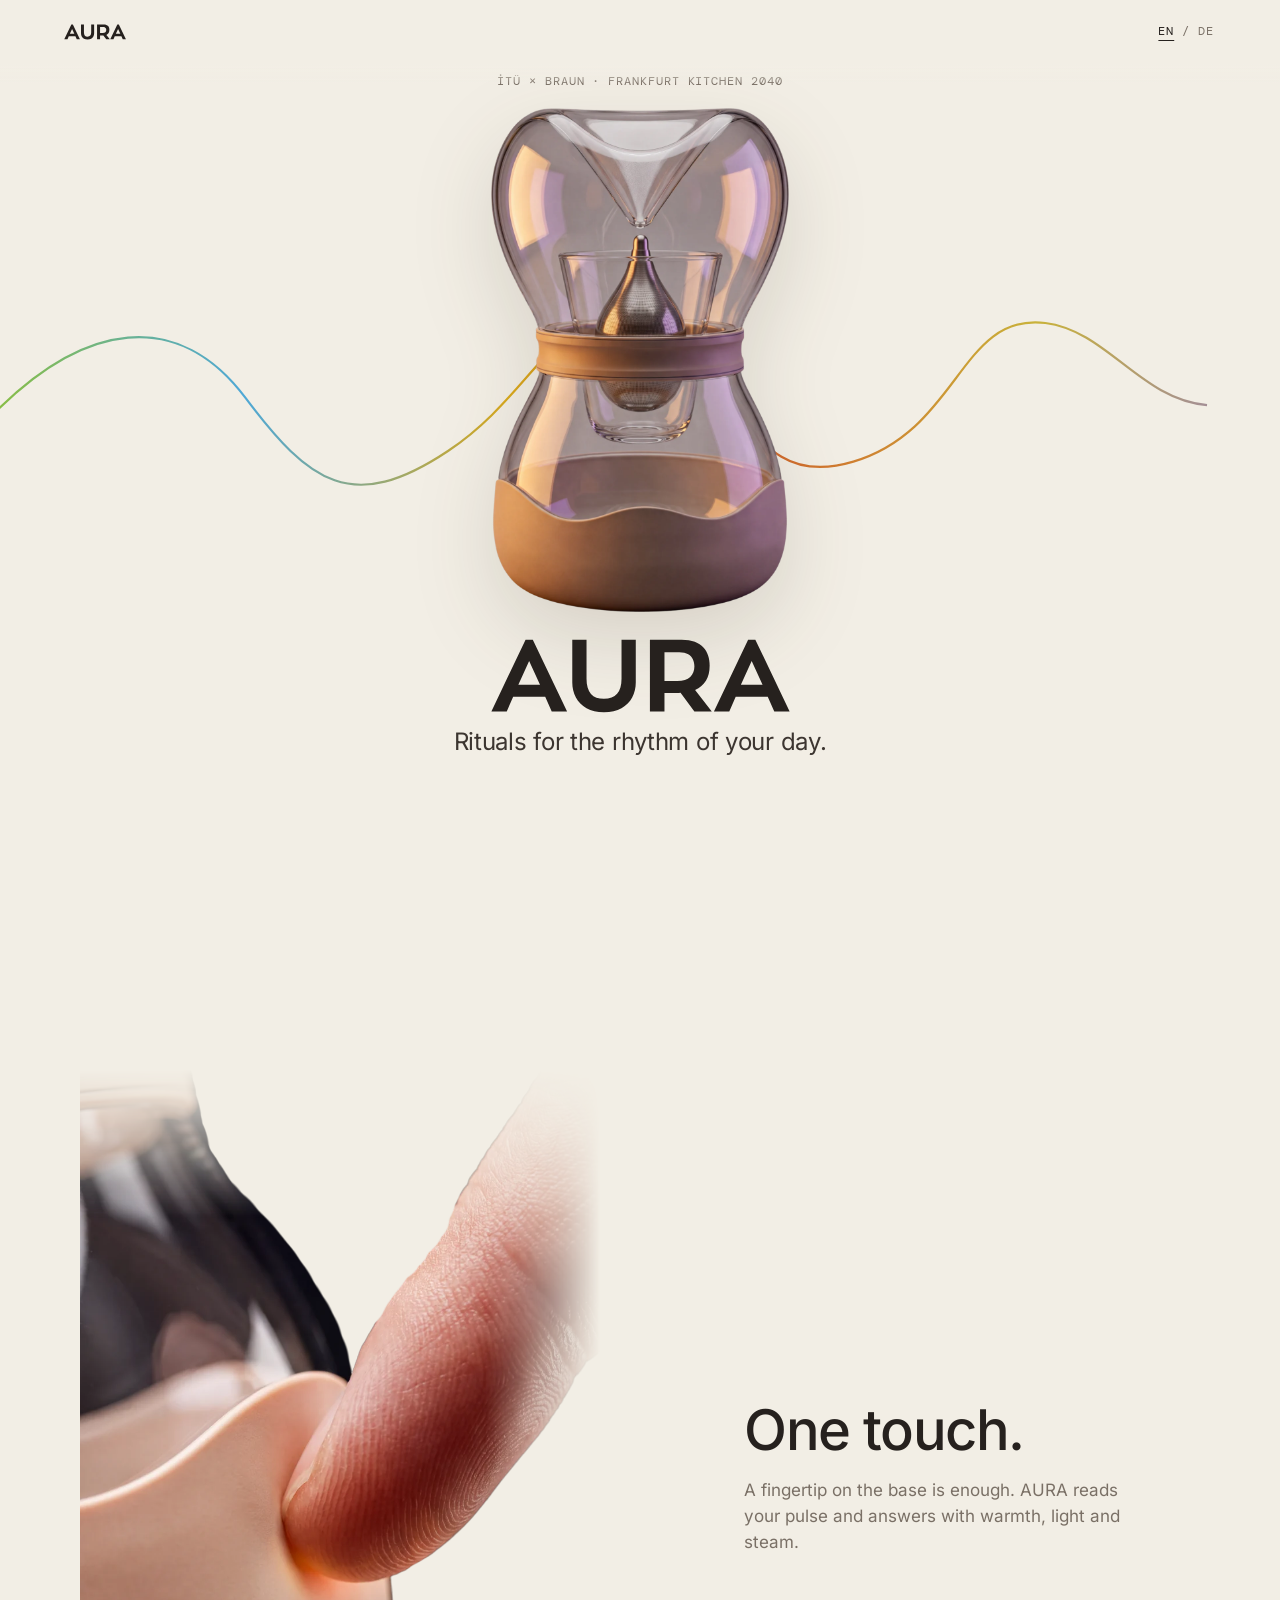
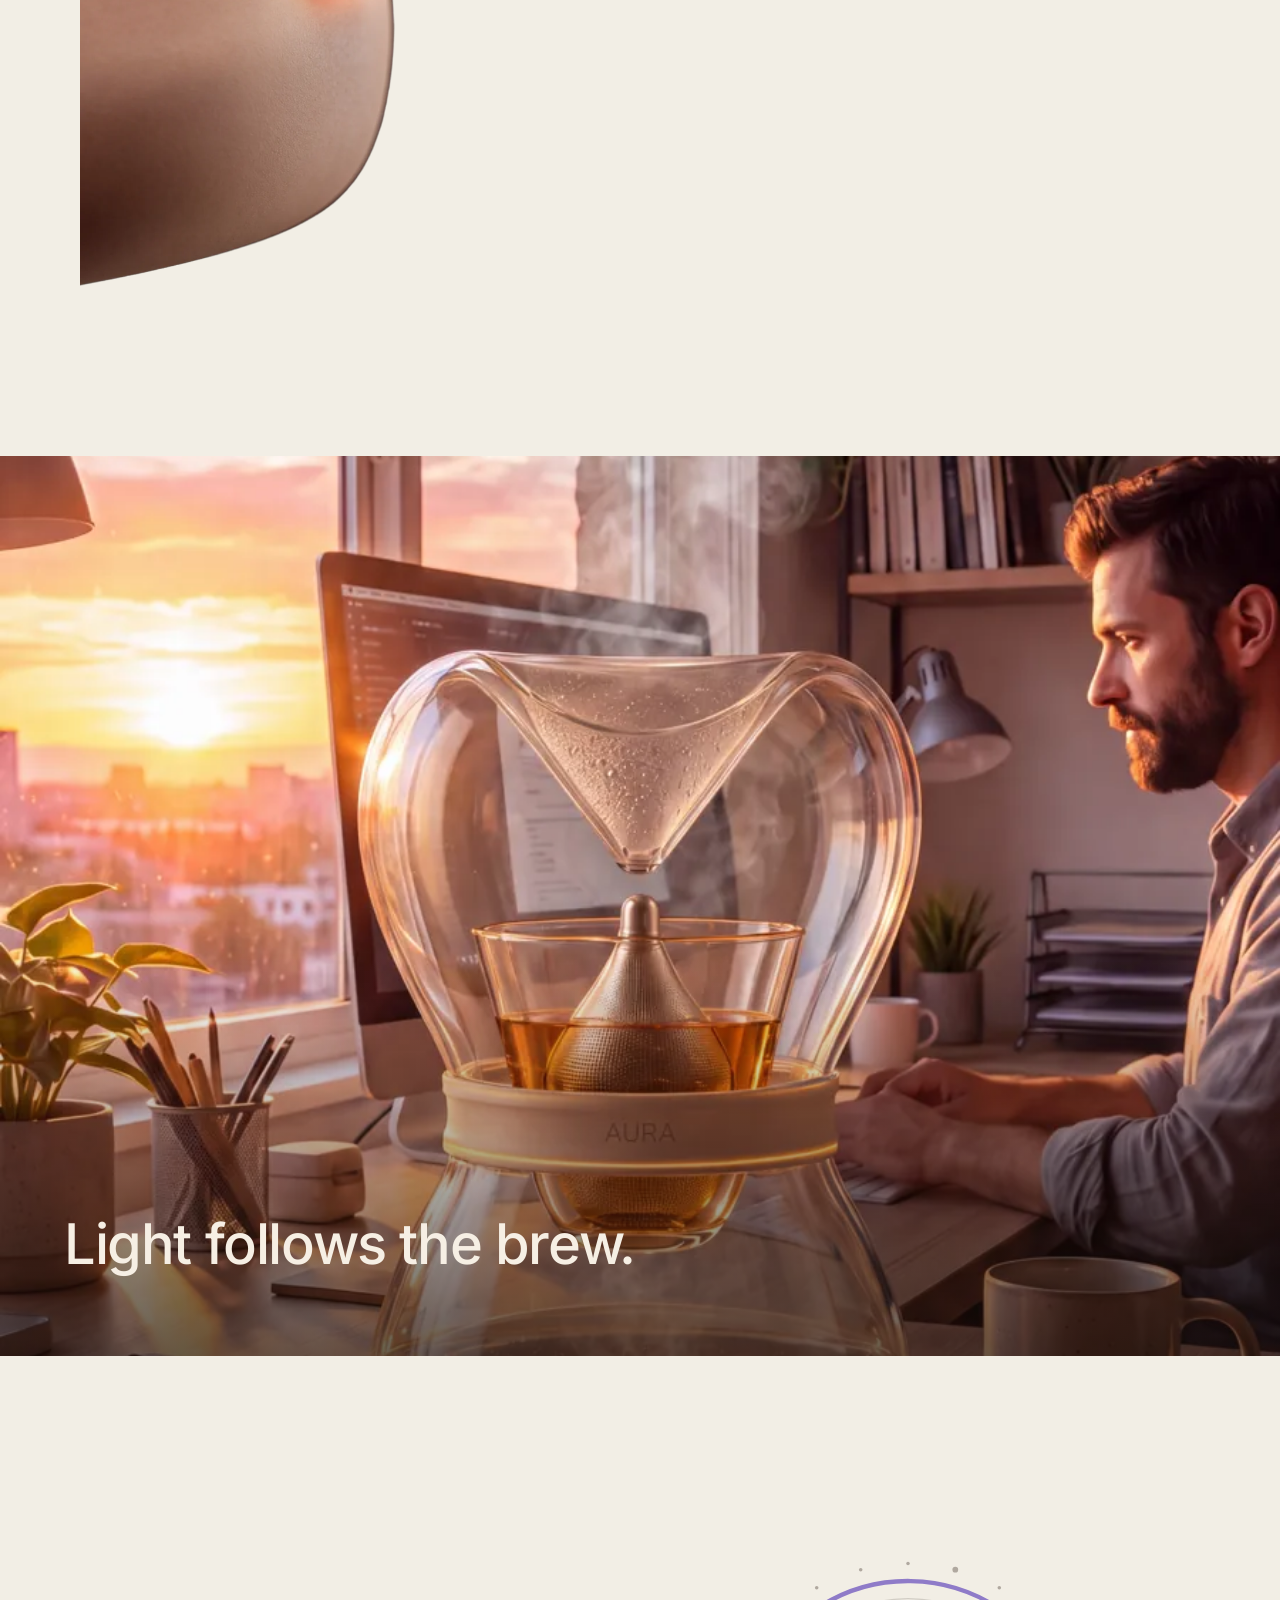
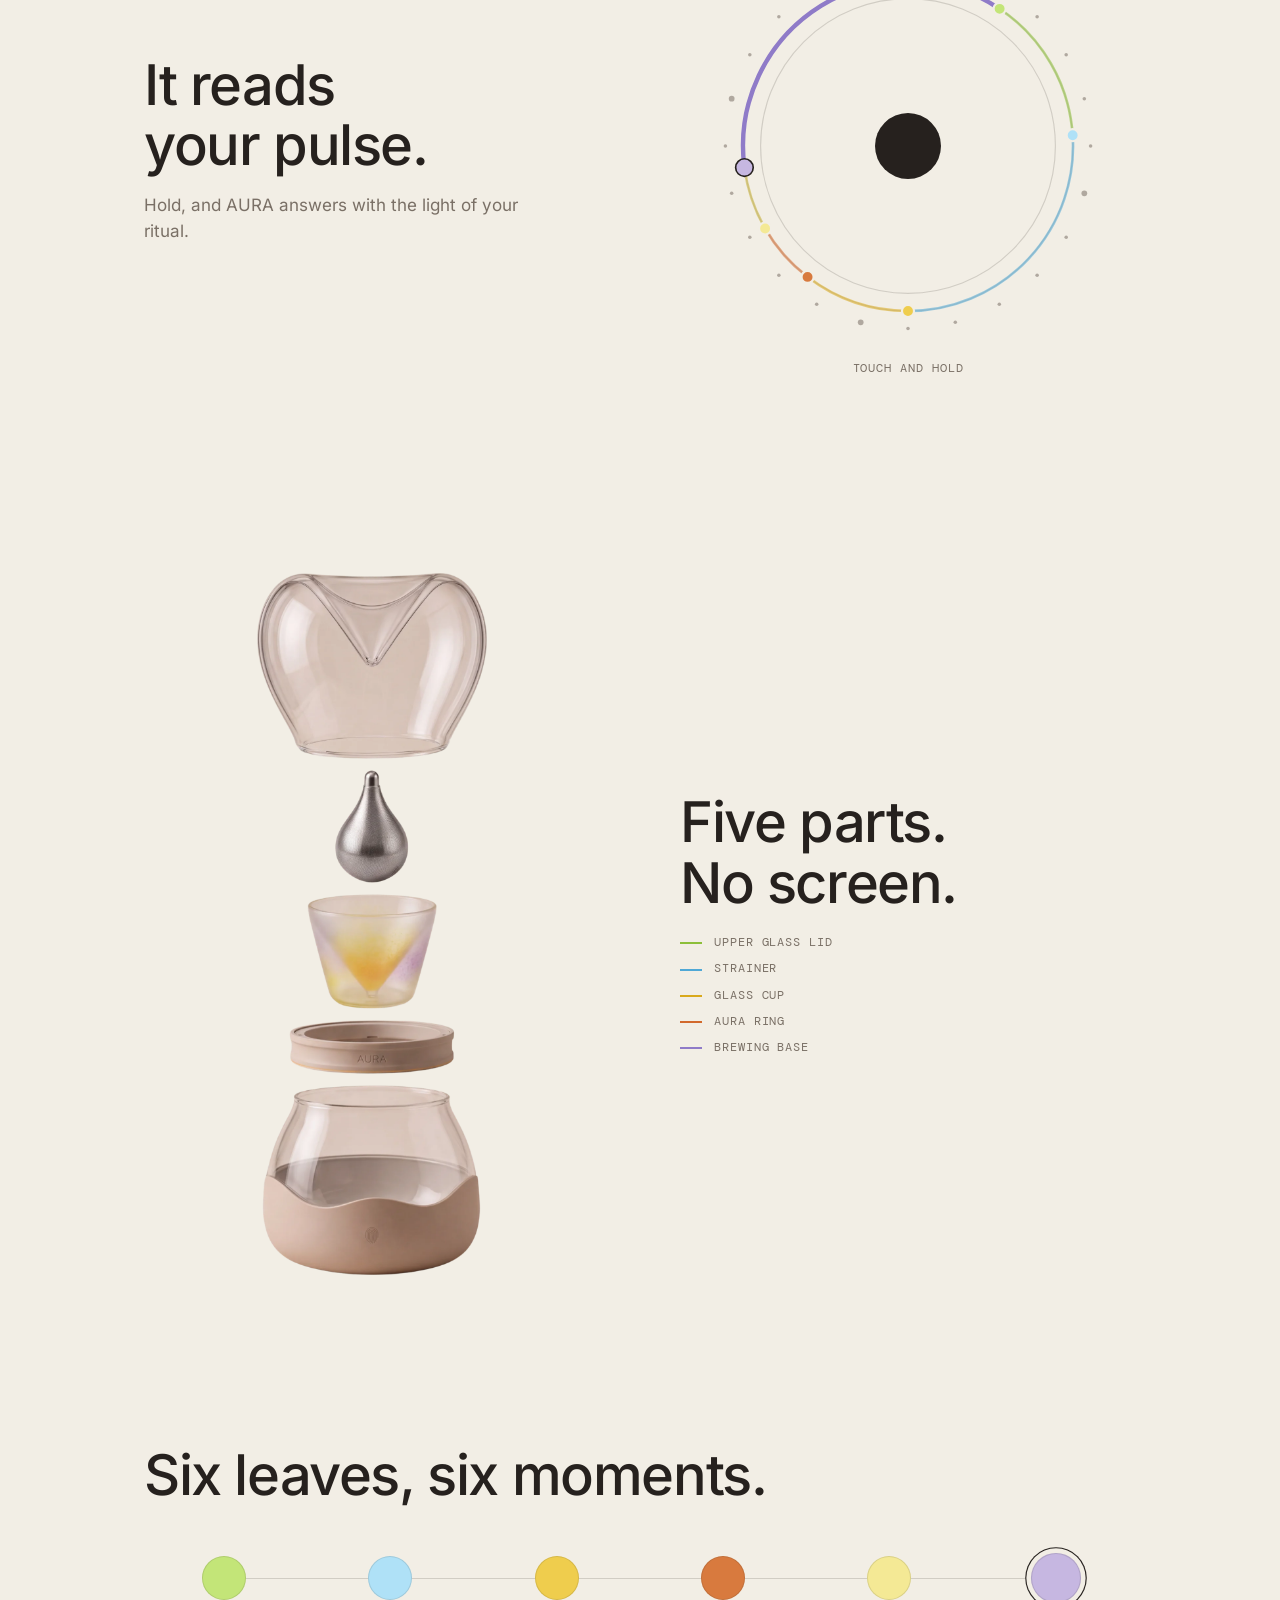
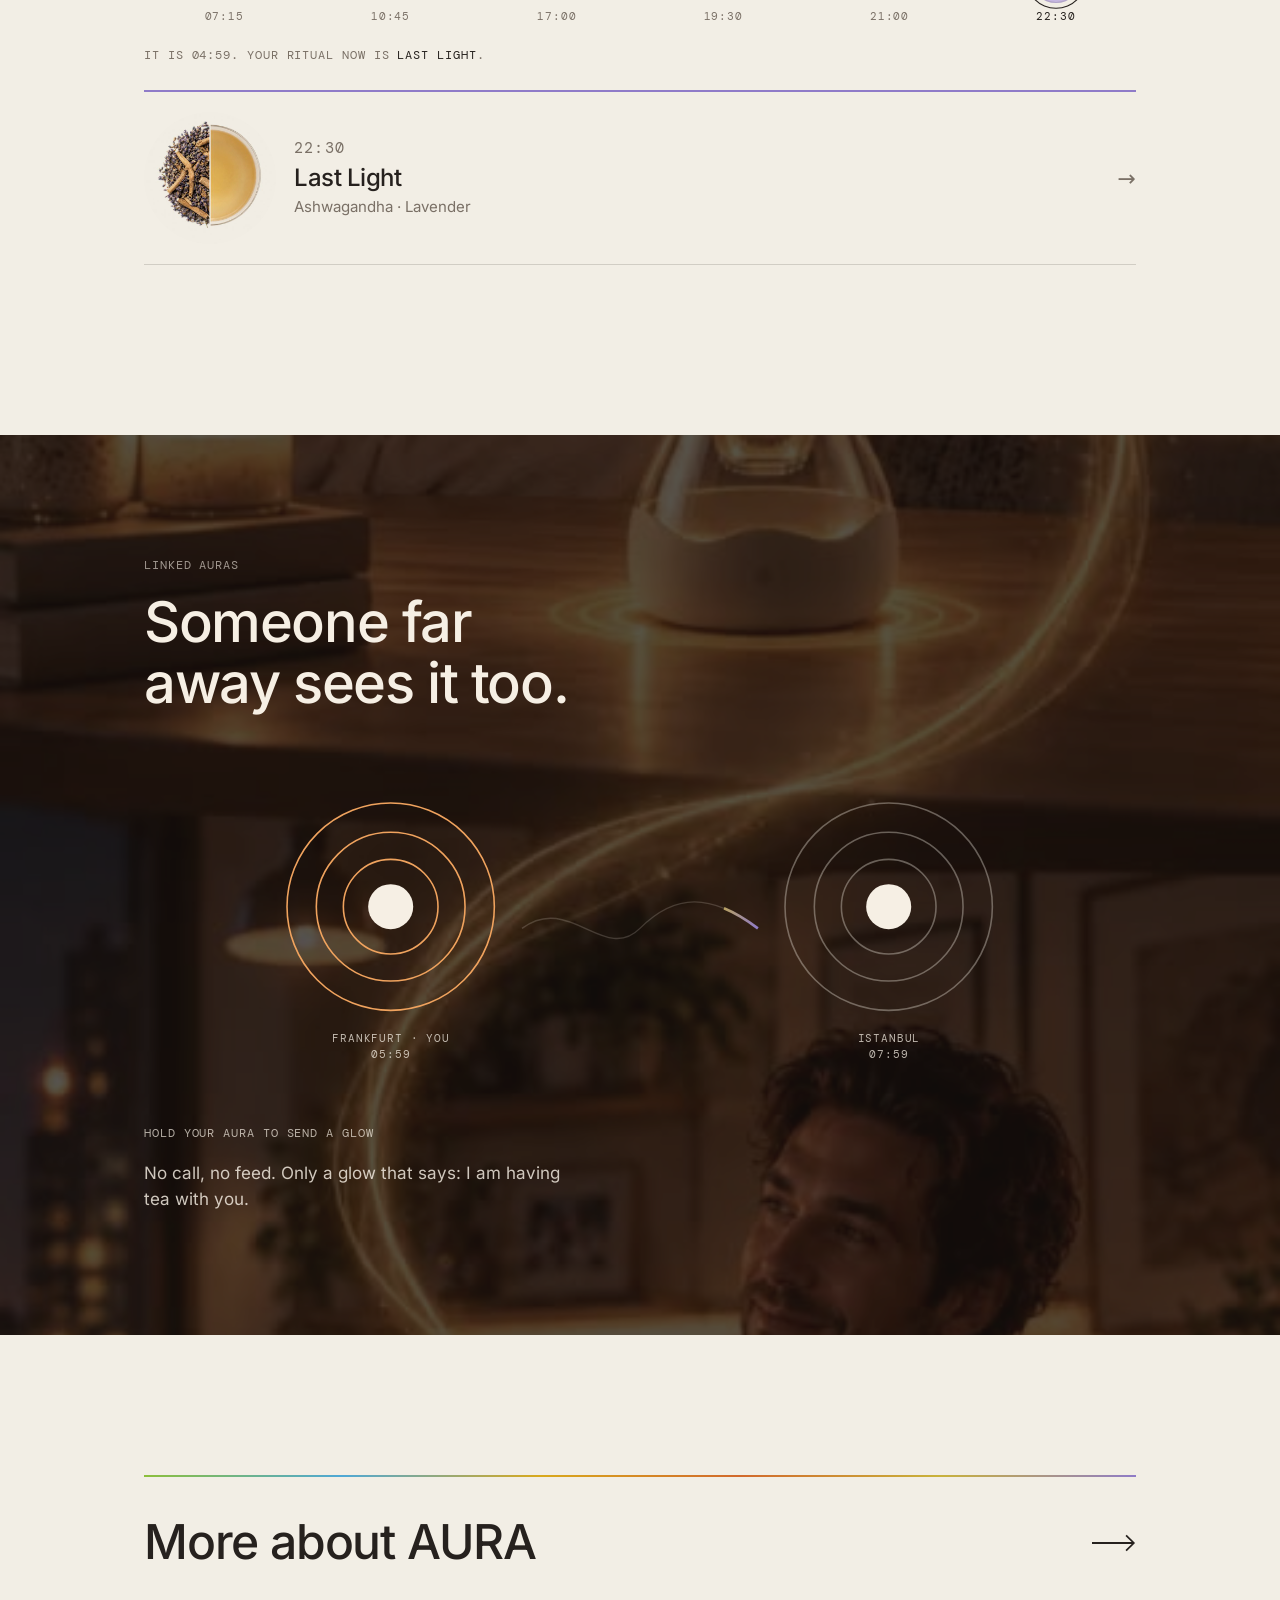
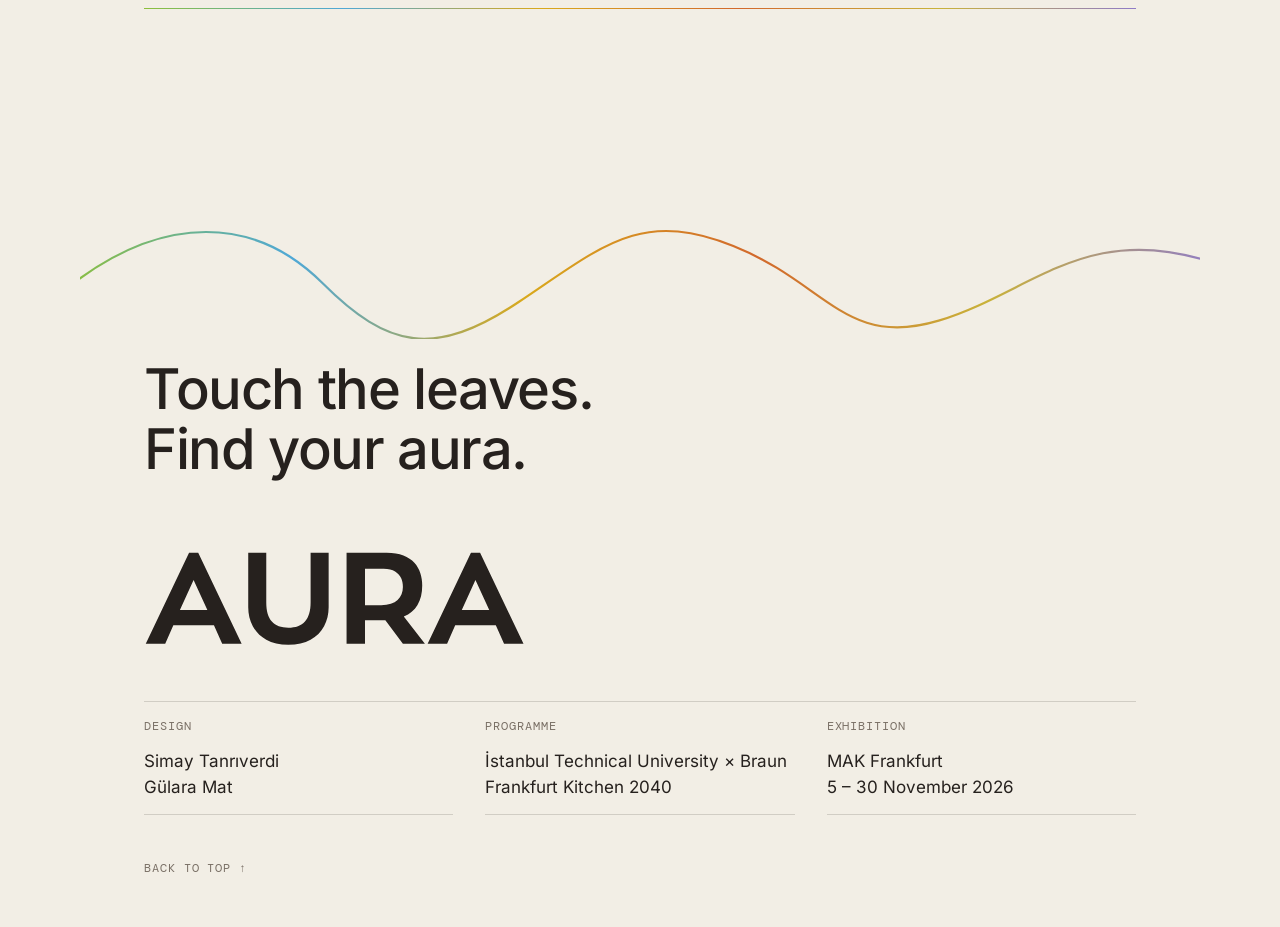
==== index.html @ 4a6c4ed6 "AURA concept site v2 (v7 spec): home + more, EN/DE Static two-page site for the MAK Frankfurt stand " ====
<!doctype html>
<html lang="en">
<head>
<meta charset="utf-8">
<meta name="viewport" content="width=device-width, initial-scale=1, viewport-fit=cover">
<title>AURA · Rituals for the rhythm of your day</title>
<meta name="description" content="AURA is a screenless ritual tea brewer for the kitchen of 2040. İTÜ × Braun, Frankfurt Kitchen 2040, MAK Frankfurt.">
<meta name="theme-color" content="#F2EEE5">
<meta property="og:title" content="AURA · Rituals for the rhythm of your day">
<meta property="og:description" content="A screenless ritual tea brewer for the kitchen of 2040. İTÜ × Braun · MAK Frankfurt.">
<meta property="og:image" content="img/og.jpg">
<link rel="preload" href="fonts/inter-latin-wght-normal.woff2" as="font" type="font/woff2" crossorigin>
<link rel="preload" href="img/aura_hero.webp" as="image">
<link rel="stylesheet" href="style.css">
<link rel="icon" href="img/favicon.svg" type="image/svg+xml">
</head>
<body class="page-home">
<svg width="0" height="0" style="position:absolute" aria-hidden="true">
  <defs>
    <linearGradient id="day" x1="0" y1="0" x2="1" y2="0">
      <stop offset="0" stop-color="#8DBF3A"/><stop offset=".2" stop-color="#4FA8D6"/><stop offset=".4" stop-color="#D9A91C"/>
      <stop offset=".6" stop-color="#D2692C"/><stop offset=".8" stop-color="#C9B23A"/><stop offset="1" stop-color="#8F7BC8"/>
    </linearGradient>
  </defs>
  <symbol id="wordmark" viewBox="144 290 1148 283"><path transform="translate(144.62 567.00)" d="M 210.65625 -55.6875 L 88 -55.6875 L 63.46875 0 L 4.671875 0 L 135.515625 -274.515625 L 163.15625 -274.515625 L 294.375 0 L 235.578125 0 Z M 107.859375 -102.015625 L 190.796875 -102.015625 L 149.140625 -192.75 Z M 107.859375 -102.015625"/><path transform="translate(432.77 567.00)" d="M 269.0625 -274.515625 L 269.0625 -110.203125 C 269.0625 -89.171875 264.453125 -70.085938 255.234375 -52.953125 C 246.023438 -35.816406 232.398438 -22.1875 214.359375 -12.0625 C 196.316406 -1.945312 173.925781 3.109375 147.1875 3.109375 C 120.707031 3.109375 98.507812 -1.945312 80.59375 -12.0625 C 62.6875 -22.1875 49.125 -35.816406 39.90625 -52.953125 C 30.695312 -70.085938 26.09375 -89.171875 26.09375 -110.203125 L 26.09375 -274.515625 L 80.609375 -274.515625 L 80.609375 -124.609375 C 80.609375 -98.648438 86.253906 -79.4375 97.546875 -66.96875 C 108.835938 -54.507812 125.382812 -48.28125 147.1875 -48.28125 C 192.09375 -48.28125 214.546875 -73.722656 214.546875 -124.609375 L 214.546875 -274.515625 Z M 269.0625 -274.515625"/><path transform="translate(727.53 567.00)" d="M 198.59375 0 L 145.625 -70.875 C 144.070312 -70.613281 142.382812 -70.484375 140.5625 -70.484375 C 138.75 -70.484375 136.9375 -70.484375 135.125 -70.484375 L 84.109375 -70.484375 L 84.109375 0 L 28.421875 0 L 28.421875 -274.515625 L 149.53125 -274.515625 C 169.519531 -274.515625 186.390625 -271.789062 200.140625 -266.34375 C 213.898438 -260.894531 224.929688 -253.5625 233.234375 -244.34375 C 241.546875 -235.125 247.582031 -224.609375 251.34375 -212.796875 C 255.113281 -200.984375 257 -188.585938 257 -175.609375 C 257 -151.992188 252.257812 -132.394531 242.78125 -116.8125 C 233.3125 -101.238281 219.488281 -89.554688 201.3125 -81.765625 L 265.171875 0 Z M 84.109375 -116.421875 L 133.171875 -116.421875 C 155.492188 -116.421875 171.976562 -121.546875 182.625 -131.796875 C 193.269531 -142.054688 198.59375 -155.234375 198.59375 -171.328125 C 198.59375 -180.929688 196.773438 -189.882812 193.140625 -198.1875 C 189.503906 -206.5 183.46875 -213.25 175.03125 -218.4375 C 166.59375 -223.632812 155.101562 -226.234375 140.5625 -226.234375 L 84.109375 -226.234375 Z M 84.109375 -116.421875"/><path transform="translate(996.21 567.00)" d="M 210.65625 -55.6875 L 88 -55.6875 L 63.46875 0 L 4.671875 0 L 135.515625 -274.515625 L 163.15625 -274.515625 L 294.375 0 L 235.578125 0 Z M 107.859375 -102.015625 L 190.796875 -102.015625 L 149.140625 -192.75 Z M 107.859375 -102.015625"/></symbol>
</svg>


<header class="bar on">
  <a href="#top" class="bar__mark" aria-label="AURA"><svg><use href="#wordmark"/></svg></a>
  <div class="lang mono" role="group" aria-label="Language">
    <button type="button" data-lang="en" aria-pressed="true">EN</button><span aria-hidden="true">/</span><button type="button" data-lang="de" aria-pressed="false">DE</button>
  </div>
</header>

<main id="top">

  <section class="hero">
    <p class="mono hero__kicker" data-i18n="kicker">İTÜ × Braun · Frankfurt Kitchen 2040</p>
    <svg class="wave wave--hero" viewBox="0 0 1200 260" preserveAspectRatio="xMidYMid slice" aria-hidden="true">
      <path pathLength="1" d="M-20 170 C 80 60, 170 60, 230 140 S 330 250, 420 190 S 520 40, 610 80 S 700 230, 800 200 S 900 60, 980 70 S 1090 200, 1220 120"/>
    </svg>
    <img class="hero__product" src="img/aura_hero.webp" width="900" height="1526" alt="AURA, a glass hourglass-shaped tea brewer with a warm ring and base.">
    <div class="hero__text">
      <h1 class="hero__mark"><svg role="img" aria-label="AURA"><use href="#wordmark"/></svg></h1>
      <p class="hero__line" data-i18n="tagline">Rituals for the rhythm of your day.</p>
    </div>
  </section>



  <section class="panel panel--touch">
    <img class="touch reveal" src="img/aura_touch.webp" width="900" height="1412" loading="lazy" alt="A fingertip touching the base of AURA.">
    <div class="panel__text">
      <h2 class="statement reveal" data-i18n="l.touch">One touch.</h2>
      <p class="quiet reveal" data-i18n="l.touch.sub">A fingertip on the base is enough. AURA reads your pulse and answers with warmth, light and steam.</p>
    </div>
  </section>

  <section class="film film--photo">
    <img src="img/scene_desk_ring.webp" width="900" height="1613" loading="lazy" alt="AURA brewing on a desk at sunset, its light ring projected onto the table.">
    <p class="film__line" data-i18n="l.light">Light follows the brew.</p>
  </section>

  <section class="panel panel--halo" id="light">
    <div class="panel__text">
      <h2 class="statement reveal" data-i18n="l.halo.title">It reads your pulse.</h2>
      <p class="quiet reveal" data-i18n="l.halo.sub">Hold, and AURA answers with the light of your ritual.</p>
    </div>
    <button class="ring reveal" type="button" data-ring aria-label="Touch and hold">
      <svg aria-hidden="true"></svg>
      <span class="mono ring__hint" data-i18n="h.hold">Touch and hold</span>
      <span class="ring__done"><span class="mono" data-i18n="l.halo.done">Your ritual now</span><b class="ring__name"></b></span>
    </button>
  </section>

  <section class="panel panel--parts">
    <img class="reveal" src="img/aura_parts.webp" width="689" height="2100" loading="lazy" alt="AURA taken apart: glass dome, strainer, glass cup, AURA Ring and brewing base.">
    <div class="panel__text">
      <h2 class="statement reveal" data-i18n="l.parts">Five parts. No screen.</h2>
      <ol class="mono partlist reveal">
        <li data-i18n="part.1">Upper glass lid</li><li data-i18n="part.2">Strainer</li><li data-i18n="part.3">Glass cup</li><li data-i18n="part.4">AURA Ring</li><li data-i18n="part.5">Brewing base</li>
      </ol>
    </div>
  </section>



  <section class="panel panel--rituals" id="rituals">
    <h2 class="statement reveal" data-i18n="l.rituals">Six leaves, six moments.</h2>
    <div class="day reveal" role="tablist" aria-label="Rituals of the day"></div>
    <p class="mono now"></p>
    <a class="ritual-mini" href="more.html#rituals"></a>
  </section>

  <section class="linked" data-video id="linked">
    <video src="video/together.mp4" poster="img/poster_together.jpg" muted playsinline loop preload="none" aria-hidden="true"></video>
    <div class="linked__in">
      <p class="mono linked__idx">Linked Auras</p>
      <h2 class="statement" data-i18n="l.linked.title">Someone far away sees it too.</h2>
      <div class="pair2">
        <button class="pair2__me" type="button" data-link aria-label="Hold to send your glow">
          <svg viewBox="0 0 200 200" aria-hidden="true"><circle class="p-r" cx="100" cy="100" r="92"/><circle class="p-r" cx="100" cy="100" r="66"/><circle class="p-r" cx="100" cy="100" r="42"/><circle class="p-core" cx="100" cy="100" r="20"/></svg>
          <span class="mono" data-tz="Europe/Berlin" data-i18n="city.fra.you">Frankfurt · you</span>
        </button>
        <svg class="pair2__line" viewBox="0 0 200 60" preserveAspectRatio="none" aria-hidden="true">
          <path class="p-track" d="M0 30 C 40 0, 70 60, 100 30 S 160 0, 200 30"/>
          <path class="p-flow" pathLength="1" d="M0 30 C 40 0, 70 60, 100 30 S 160 0, 200 30"/>
        </svg>
        <div class="pair2__far">
          <svg viewBox="0 0 200 200" aria-hidden="true"><circle class="p-r" cx="100" cy="100" r="92"/><circle class="p-r" cx="100" cy="100" r="66"/><circle class="p-r" cx="100" cy="100" r="42"/><circle class="p-core" cx="100" cy="100" r="20"/></svg>
          <span class="mono" data-tz="Europe/Istanbul" data-i18n="city.ist">Istanbul</span>
        </div>
      </div>
      <p class="mono linked__hint" data-i18n="l.linked.hint">Hold your Aura to send a glow</p>
      <p class="linked__sub" data-i18n="l.linked.sub">No call, no feed. Only a glow that says: I'm having tea with you.</p>
    </div>
  </section>

  <section class="cta">
    <a class="cta__link" href="more.html"><span data-i18n="more">More about AURA</span><svg viewBox="0 0 40 16" aria-hidden="true"><path d="M0 8h38M31 1l7 7-7 7"/></svg></a>
  </section>

</main>

<footer class="end" id="end">
  <svg class="wave wave--end" viewBox="0 0 1200 200" preserveAspectRatio="xMidYMid slice" aria-hidden="true">
    <path pathLength="1" d="M-20 120 C 90 30, 190 40, 260 110 S 380 190, 470 130 S 600 30, 700 70 S 820 180, 920 150 S 1080 40, 1220 90"/>
  </svg>
  <p class="end__line" data-i18n="end.line">Touch the leaves.<br>Find your aura.</p>
  <svg class="end__mark" role="img" aria-label="AURA"><use href="#wordmark"/></svg>
  <dl class="credits">
    <div><dt class="mono" data-i18n="c.design">Design</dt><dd>Simay Tanrıverdi<br>Gülara Mat</dd></div>
    <div><dt class="mono" data-i18n="c.programme">Programme</dt><dd data-i18n="c.programme.v">İstanbul Technical University × Braun<br>Frankfurt Kitchen 2040</dd></div>
    <div><dt class="mono" data-i18n="c.exhibition">Exhibition</dt><dd data-i18n="c.exhibition.v">MAK Frankfurt<br>5 – 30 November 2026</dd></div>
  </dl>
  <a class="mono end__top" href="#top" data-i18n="top">Back to top ↑</a>
</footer>

<script src="i18n.js" defer></script>
<script src="halo.js" defer></script>
<script src="main.js" defer></script>
</body>
</html>
---- style.css ----
/* AURA · Frankfurt Kitchen 2040 — paper, ink, one line. */

@font-face{font-family:"Inter";src:url(fonts/inter-latin-wght-normal.woff2) format("woff2");font-weight:100 900;font-display:swap;unicode-range:U+0000-00FF,U+0131,U+0152-0153,U+02BB-02BC,U+02C6,U+02DA,U+02DC,U+2000-206F,U+2074,U+20AC,U+2122,U+2191,U+2193,U+2212,U+2215,U+FEFF,U+FFFD}
@font-face{font-family:"Inter";src:url(fonts/inter-latin-ext-wght-normal.woff2) format("woff2");font-weight:100 900;font-display:swap;unicode-range:U+0100-02AF,U+0304,U+0308,U+0329,U+1E00-1E9F,U+1EF2-1EFF,U+2020,U+20A0-20AB,U+20AD-20C0,U+2113,U+2C60-2C7F,U+A720-A7FF}
@font-face{font-family:"DM Mono";src:url(fonts/dm-mono-latin-400-normal.woff2) format("woff2");font-weight:400;font-display:swap;unicode-range:U+0000-00FF,U+0131,U+2000-206F,U+2191,U+2193,U+2212}
@font-face{font-family:"DM Mono";src:url(fonts/dm-mono-latin-ext-400-normal.woff2) format("woff2");font-weight:400;font-display:swap;unicode-range:U+0100-02AF,U+1E00-1EFF}

:root{
  --paper:#F2EEE5;
  --paper-2:#EAE4D8;
  --ink:#26211E;
  --mute:#7A7066;
  --line:rgba(38,33,30,.16);
  --kraft:#C2945F;
  --warm:#D98A4A;
  --pad:clamp(22px,6vw,64px);
  --max:1120px;
  --ease:cubic-bezier(.22,.61,.36,1);
  --sans:"Inter",system-ui,-apple-system,"Segoe UI",Helvetica,Arial,sans-serif;
  --mono:"DM Mono",ui-monospace,Menlo,monospace;
}

*{box-sizing:border-box;margin:0;padding:0}
html{scroll-behavior:smooth;-webkit-text-size-adjust:100%}
body{background:var(--paper);color:var(--ink);font-family:var(--sans);font-size:17px;line-height:1.55;font-feature-settings:"ss01","cv11";-webkit-font-smoothing:antialiased;overflow-x:hidden}
img{display:block;max-width:100%;height:auto}
a{color:inherit}
button{font:inherit;color:inherit;background:none;border:0;cursor:pointer;-webkit-tap-highlight-color:transparent}
::selection{background:var(--kraft);color:var(--paper)}

.mono{font-family:var(--mono);font-size:11.5px;letter-spacing:.08em;text-transform:uppercase;line-height:1.4}

/* ---------- top bar ---------- */
.bar{position:fixed;inset:0 0 auto 0;z-index:20;display:flex;justify-content:space-between;align-items:center;
  padding:calc(14px + env(safe-area-inset-top)) var(--pad) 14px;
  background:var(--paper);pointer-events:none;
  opacity:0;transform:translateY(-8px);transition:opacity .5s var(--ease),transform .5s var(--ease),background-color .4s}
.bar::after{content:"";position:absolute;left:0;right:0;top:100%;height:20px;background:linear-gradient(var(--paper),rgba(242,238,229,0));transition:opacity .4s}
.bar-dark .bar{background:#16110E}
.bar-dark .bar::after{background:linear-gradient(#16110E,rgba(22,17,14,0))}
.bar-dark .bar__mark svg,.bar-dark .bar__back svg{fill:#F6EFE4}
.bar-dark .lang,.bar-dark .lang button{color:rgba(246,239,228,.6)}
.bar-dark .lang button[aria-pressed="true"]{color:#F6EFE4}
.bar.on{opacity:1;transform:none}
.bar a{pointer-events:auto}
.bar__mark svg{width:62px;height:16px;fill:var(--ink);display:block}
.bar__meta{color:var(--mute)}

/* ---------- hero ---------- */
.hero{position:relative;min-height:100svh;display:flex;flex-direction:column;justify-content:center;padding:0 var(--pad);overflow:hidden}
.hero__inner{max-width:var(--max);margin:0 auto;width:100%;position:relative;z-index:1;padding-bottom:12vh}
.hero__kicker{color:var(--mute);margin-bottom:22px}
.hero__mark{line-height:0}
.hero__mark svg{width:min(78vw,620px);aspect-ratio:1148/283;fill:var(--ink)}
.hero__line{margin-top:26px;font-size:clamp(21px,5.6vw,30px);line-height:1.25;letter-spacing:-.012em;max-width:16em}
.hero__cue{position:absolute;left:var(--pad);bottom:calc(26px + env(safe-area-inset-bottom));display:flex;align-items:center;gap:12px;text-decoration:none;color:var(--mute)}
.hero__cue i{display:block;width:44px;height:1px;background:var(--ink);transform-origin:left;animation:cue 2.4s var(--ease) infinite}
@keyframes cue{0%{transform:scaleX(0)}60%{transform:scaleX(1);opacity:1}100%{transform:scaleX(1);opacity:0}}

.wave{position:absolute;left:0;width:100%;pointer-events:none}
.wave path{fill:none;stroke:url(#day);stroke-width:2.2;vector-effect:non-scaling-stroke;stroke-dasharray:1;stroke-dashoffset:1}
.wave--hero{bottom:9vh;height:30vh}
.loaded .wave--hero path{animation:draw 3.2s .3s var(--ease) forwards}
@keyframes draw{to{stroke-dashoffset:0}}

/* hero entrance */
.hero__kicker,.hero__mark,.hero__line{opacity:0;transform:translateY(14px)}
.loaded .hero__kicker,.loaded .hero__mark,.loaded .hero__line{opacity:1;transform:none;transition:opacity 1s var(--ease),transform 1s var(--ease)}
.loaded .hero__mark{transition-delay:.12s}
.loaded .hero__line{transition-delay:.28s}

/* ---------- sections ---------- */
.sec{max-width:var(--max);margin:0 auto;padding:clamp(88px,16vw,160px) var(--pad) 0}
.idx{color:var(--mute);padding-top:16px;margin-bottom:28px;position:relative}
.idx::before{content:"";position:absolute;left:0;top:0;width:100%;height:2px;background:linear-gradient(90deg,#8DBF3A,#4FA8D6,#D9A91C,#D2692C,#C9B23A,#8F7BC8);opacity:.85}
.display{font-size:clamp(29px,7.6vw,56px);line-height:1.08;letter-spacing:-.025em;font-weight:500;max-width:17em;text-wrap:balance}
.lead{font-size:clamp(17px,4.4vw,20px);line-height:1.55;color:#3c3530;max-width:33em;margin-top:26px}
.cols{display:grid;gap:0 48px}
@media (min-width:820px){.cols{grid-template-columns:1fr 1fr}}

.reveal{opacity:0;transform:translateY(18px);transition:opacity .9s var(--ease),transform .9s var(--ease)}
.reveal.in{opacity:1;transform:none}

/* ---------- drawing ---------- */
.drawing{position:relative;aspect-ratio:760/1259;width:100%}
.drawing img{width:100%;height:100%}
.drawing__over{position:absolute;inset:0;width:100%;height:100%;overflow:visible}
.dim line{stroke:var(--mute);stroke-width:2}
.tag circle{fill:var(--paper);stroke:var(--ink);stroke-width:2.5}
.tag text{font-family:var(--mono);font-size:30px;text-anchor:middle;fill:var(--ink)}

/* ---------- object ---------- */
.object{display:grid;gap:44px;margin-top:48px;align-items:start}
.object__fig{max-width:340px;width:78%;margin:0 auto}
.object__fig figcaption{color:var(--mute);text-align:center;margin-top:16px}
.parts{list-style:none;border-top:1px solid var(--line)}
.parts li{display:grid;grid-template-columns:34px 1fr;gap:10px;padding:18px 0;border-bottom:1px solid var(--line)}
.parts li>.mono{padding-top:4px;color:var(--mute)}
.parts h3{font-size:17px;font-weight:550;letter-spacing:-.005em}
.parts p{color:var(--mute);font-size:15.5px;margin-top:2px}
@media (min-width:820px){.object{grid-template-columns:1fr 1fr;gap:80px}.object__fig{width:100%;max-width:380px}}

/* ---------- brew (sticky drawing, scrolling steps) ---------- */
.brew__grid{position:relative;margin-top:36px}
.brew__stage{position:sticky;top:64px;height:calc(100svh - 64px);display:flex;align-items:flex-start;justify-content:center;padding-top:2vh;z-index:0;pointer-events:none}
.drawing--brew{height:min(56svh,620px);width:auto;aspect-ratio:900/1518}
.steps{list-style:none;position:relative;z-index:1;margin-top:calc(-100svh + 64px)}
.step{min-height:62svh;display:flex;flex-direction:column;justify-content:flex-end;padding-bottom:8svh;opacity:var(--o,0);will-change:opacity}
.step:first-child{min-height:100svh}
.step .mono{color:var(--sc,var(--mute))}
.step p{font-size:clamp(21px,5.6vw,30px);line-height:1.22;letter-spacing:-.015em;max-width:15em;margin-top:8px}
.step:last-child{min-height:70svh}
.steps{padding-bottom:30svh}

.fx{transition:opacity .9s var(--ease)}
.fx--heat,.fx--steam,.fx--beads,.fx--drop{opacity:0}
.fx--steam path{fill:none;stroke:#fff;stroke-width:9;stroke-linecap:round;stroke-dasharray:.28 .72;stroke-dashoffset:1}
.fx--beads .cone{fill:none;stroke:rgba(255,255,255,.55);stroke-width:3;stroke-linecap:round}
.fx--beads circle{fill:#fff;stroke:rgba(38,33,30,.35);stroke-width:1.5;transform-box:fill-box;transform-origin:center}
.fx--beads .wall circle{opacity:0}
.drop{fill:#D2692C;stroke:rgba(255,255,255,.7);stroke-width:2}
.tea{opacity:0;transition:opacity 1.6s var(--ease)}

[data-step="1"] .fx--heat{opacity:1;animation:breathe 3s ease-in-out infinite}
[data-step="2"] .fx--heat{opacity:.6}
[data-step="2"] .fx--steam{opacity:1}
[data-step="2"] .fx--steam path{animation:rise 2.6s linear infinite}
[data-step="2"] .fx--steam path:nth-child(2){animation-delay:-1.2s}
[data-step="3"] .fx--steam{opacity:.35}
[data-step="3"] .fx--steam path{animation:rise 3.4s linear infinite}
[data-step="3"] .fx--beads{opacity:1}
[data-step="3"] .fx--beads .wall circle{animation:bead 2.4s var(--ease) infinite}
[data-step="3"] .fx--beads .wall circle:nth-child(odd){animation-delay:.6s}
[data-step="3"] .fx--beads .wall circle:nth-child(3n){animation-delay:1.2s}
[data-step="3"] .fx--beads .tip{animation:swell 1.2s var(--ease) infinite}
@keyframes swell{0%,100%{transform:scale(.6);opacity:.6}70%{transform:scale(1.15);opacity:1}}
[data-step="4"] .fx--drop{opacity:1}
[data-step="4"] .drop{animation:fall 1.8s cubic-bezier(.55,0,1,.45) infinite}
[data-step="4"] .drop--low{animation:fallLow 1.8s cubic-bezier(.55,0,1,.45) .9s infinite;opacity:0}
[data-step="4"] .tea{opacity:1}
@keyframes fallLow{0%{transform:translateY(0);opacity:0}15%{opacity:1}80%{opacity:1}100%{transform:translateY(52px);opacity:0}}
@keyframes breathe{0%,100%{opacity:.45}50%{opacity:.95}}
@keyframes rise{to{stroke-dashoffset:0}}
@keyframes bead{0%{transform:scale(.3);opacity:0}30%{transform:scale(1);opacity:1}80%{opacity:1}100%{transform:translateY(12px);opacity:0}}
@keyframes fall{0%{transform:translateY(0);opacity:0}12%{opacity:1}75%{opacity:1}100%{transform:translateY(250px);opacity:0}}

@media (min-width:820px){
  .brew__grid{display:grid;grid-template-columns:1fr 1fr;gap:64px}
  .brew__stage{grid-column:1;grid-row:1;height:calc(100vh - 64px);align-items:center;padding:0}
  .drawing--brew{height:min(74vh,700px)}
  .steps{grid-column:2;grid-row:1;margin-top:0}
  .step,.step:first-child,.step:last-child{min-height:80vh;justify-content:center;padding:0}
}

/* ---------- light / halo ---------- */
.halo{display:block;position:relative;width:min(84vw,420px);aspect-ratio:1;margin:48px auto 0;touch-action:manipulation;user-select:none;-webkit-user-select:none;-webkit-touch-callout:none}
.halo svg{width:100%;height:100%;overflow:visible}
.halo__r{fill:none;stroke:var(--warm);stroke-width:1.6;transform-origin:200px 200px;opacity:.0;transition:opacity 1s,stroke-width .6s}
.halo__core{fill:var(--ink);transform-origin:200px 200px;transition:fill .6s,transform .6s var(--ease)}
.halo.in .halo__r{animation:ring 4.8s var(--ease) infinite}
.halo .halo__r:nth-child(2){animation-delay:.25s}.halo .halo__r:nth-child(3){animation-delay:.5s}.halo .halo__r:nth-child(4){animation-delay:.75s}.halo .halo__r:nth-child(5){animation-delay:1s}.halo .halo__r:nth-child(6){animation-delay:1.25s}
@keyframes ring{0%{opacity:0;transform:scale(.9)}35%{opacity:.75;transform:scale(1)}100%{opacity:0;transform:scale(1.06)}}
.halo__hint{position:absolute;left:0;right:0;bottom:-8px;text-align:center;color:var(--mute);transition:opacity .4s}
.halo.held .halo__core{fill:var(--warm);transform:scale(1.12)}
.halo.held .halo__r{stroke-width:3;animation-duration:1.05s}
.halo.held .halo__hint{opacity:0}
.halo:focus-visible{outline:1px dashed var(--mute);outline-offset:8px;border-radius:50%}

/* ---------- rituals ---------- */
.day{display:grid;grid-template-columns:repeat(6,1fr);gap:6px;margin-top:44px;position:relative;padding-top:6px}
.day::before{content:"";position:absolute;left:8%;right:8%;top:28px;height:1px;background:var(--line)}
.day button{position:relative;display:flex;flex-direction:column;align-items:center;gap:10px;padding:0 0 6px}
.day .dot{width:44px;height:44px;border-radius:50%;background:var(--c);box-shadow:inset 0 0 0 1px rgba(38,33,30,.12);transition:transform .45s var(--ease),box-shadow .45s}
.day .t{color:var(--mute);font-size:10.5px}
.day button[aria-selected="true"] .dot{transform:scale(1.14);box-shadow:inset 0 0 0 1px rgba(38,33,30,.12),0 0 0 4px var(--paper),0 0 0 5px var(--ink)}
.day button[aria-selected="true"] .t{color:var(--ink)}
.day button:focus-visible .dot{outline:1px dashed var(--ink);outline-offset:6px}
.now{color:var(--mute);margin-top:18px;min-height:1.4em}
.now b{font-weight:400;color:var(--ink)}

.ritual{margin-top:30px;border-top:2px solid var(--rc,var(--line));padding-top:26px;touch-action:pan-y;transition:border-color .5s}
.ritual__in{animation:fadein .6s var(--ease)}
@keyframes fadein{from{opacity:0;transform:translateY(10px)}to{opacity:1;transform:none}}
.ritual__head{display:flex;justify-content:space-between;align-items:baseline;gap:16px}
.ritual__name{font-size:clamp(34px,9vw,60px);line-height:1;letter-spacing:-.03em;font-weight:500}
.ritual__sub{font-size:18px;color:var(--mute);margin-top:10px}
.ritual__time{white-space:nowrap}
.ritual__img{margin-top:26px;aspect-ratio:607/433;overflow:hidden;background:var(--paper-2)}
.ritual__img img{width:100%;height:100%;object-fit:cover}
.ritual__tea{display:grid;grid-template-columns:1fr;gap:16px;justify-items:center;text-align:center;margin-top:30px}
.ritual__tea img{width:min(72vw,300px);height:auto;aspect-ratio:1;border-radius:50%;mix-blend-mode:multiply}
.ritual__tea h3{font-size:19px;font-weight:550;letter-spacing:-.01em;line-height:1.25}
.ritual__tea p{color:var(--mute);font-size:15px;margin-top:2px}
.ritual__why{font-size:clamp(19px,5vw,24px);line-height:1.35;letter-spacing:-.01em;margin-top:26px;max-width:24em}
.ritual dl{margin-top:24px;border-top:1px solid var(--line)}
.ritual dl div{display:grid;grid-template-columns:7.5em 1fr;gap:12px;padding:12px 0;border-bottom:1px solid var(--line)}
.ritual dt{color:var(--mute);padding-top:3px}
.ritual dd{font-size:15.5px}
.ritual__nav{display:flex;justify-content:space-between;margin-top:20px}
.ritual__nav button{padding:12px 0;color:var(--mute)}
.ritual__nav button:hover{color:var(--ink)}
@media (min-width:820px){
  .ritual__in{display:grid;grid-template-columns:1.05fr 1fr;gap:20px 64px}
  .ritual__head{grid-column:1/-1}
  .ritual__img{grid-column:1;grid-row:2/5;margin-top:0;align-self:start}
  .ritual__tea{margin-top:0}
  .ritual__why{margin-top:0}
  .ritual dl{margin-top:0}
  .ritual__nav{grid-column:1/-1}
}

/* ---------- together ---------- */
.pair{margin-top:44px}
.pair svg{width:100%;height:auto;overflow:visible}
.pair circle{fill:none;stroke:var(--warm);stroke-width:1.4;transform-box:fill-box;transform-origin:center}
.pair circle:first-child{fill:var(--warm);stroke:none}
.pair.in circle{animation:pulse 2.2s var(--ease) infinite}
.pair.in circle:nth-child(2){animation-delay:.18s}
.pair.in circle:nth-child(3){animation-delay:.36s}
@keyframes pulse{0%,100%{opacity:.25;transform:scale(.94)}40%{opacity:1;transform:scale(1)}}
.pair__line{fill:none;stroke:url(#day);stroke-width:2.2;stroke-dasharray:1;stroke-dashoffset:1;transition:stroke-dashoffset 2.4s var(--ease)}
.pair.in .pair__line{stroke-dashoffset:0}
.pair__labels{display:flex;justify-content:space-between;color:var(--mute);margin-top:6px;padding:0 4%}

/* ---------- end ---------- */
.end{position:relative;margin-top:clamp(110px,20vw,200px);padding:150px var(--pad) calc(40px + env(safe-area-inset-bottom));max-width:var(--max);margin-left:auto;margin-right:auto}
.wave--end{top:0;height:130px}
.end.in .wave--end path{animation:draw 3s var(--ease) forwards}
.end__line{font-size:clamp(29px,7.6vw,56px);line-height:1.08;letter-spacing:-.025em;font-weight:500}
.end__mark{display:block;width:min(64vw,380px);aspect-ratio:1148/283;fill:var(--ink);margin-top:72px}
.credits{margin-top:56px;border-top:1px solid var(--line);display:grid}
.credits div{display:grid;grid-template-columns:8em 1fr;gap:12px;padding:14px 0;border-bottom:1px solid var(--line)}
.credits dt{color:var(--mute);padding-top:3px}
@media (min-width:820px){.credits{grid-template-columns:repeat(3,1fr);gap:0 32px}.credits div{grid-template-columns:1fr}}
.end__top{display:inline-block;margin-top:36px;color:var(--mute);text-decoration:none;padding:10px 0}

@media (prefers-reduced-motion:reduce){
  *,*::before,*::after{animation-duration:.01ms!important;animation-iteration-count:1!important;transition-duration:.01ms!important;scroll-behavior:auto!important}
  .wave path,.pair__line{stroke-dashoffset:0}
}

/* ---------- language + back ---------- */
.lang{pointer-events:auto;display:flex;align-items:center;gap:6px;color:var(--mute)}
.lang button{font:inherit;letter-spacing:inherit;color:var(--mute);padding:10px 2px}
.lang button[aria-pressed="true"]{color:var(--ink);text-decoration:underline;text-underline-offset:5px;text-decoration-thickness:1px}
.bar__back{pointer-events:auto;display:flex;align-items:center;gap:8px;text-decoration:none;color:var(--ink);padding:8px 0}
.bar__back svg{width:52px;height:13px;fill:var(--ink)}

/* ---------- home: hero ---------- */
.page-home .hero{padding-top:calc(64px + env(safe-area-inset-top));justify-content:flex-start;align-items:center;text-align:center}
.page-home .hero__kicker{margin:10px 0 0;opacity:1;transform:none;color:var(--mute)}
.hero__product{position:relative;z-index:1;height:min(56svh,620px);width:auto;margin-top:2svh;filter:drop-shadow(0 30px 40px rgba(60,40,20,.14));opacity:0;transform:translateY(18px) scale(.98);transition:opacity 1.4s var(--ease),transform 1.4s var(--ease)}
.loaded .hero__product{opacity:1;transform:none}
.page-home .wave--hero{top:30svh;bottom:auto;height:26svh}
.hero__text{position:relative;z-index:1;margin-top:3svh}
.page-home .hero__mark svg{width:min(46vw,300px)}
.page-home .hero__line{margin:14px auto 0;font-size:clamp(18px,4.8vw,24px);color:#3c3530}
.page-home .hero__mark,.page-home .hero__line{opacity:0;transform:translateY(14px)}
.loaded.page-home .hero__mark,.loaded .page-home .hero__mark,.loaded .page-home .hero__line{opacity:1;transform:none}

/* ---------- home: films ---------- */
.film{position:relative;height:100svh;overflow:hidden;background:#1d1714}
.film--tall{height:110svh}
.film video{position:absolute;inset:0;width:100%;height:100%;object-fit:cover}
.film::after{content:"";position:absolute;inset:auto 0 0 0;height:45%;background:linear-gradient(transparent,rgba(20,14,10,.65));pointer-events:none}
.film__line{position:absolute;left:var(--pad);right:var(--pad);bottom:calc(9svh + env(safe-area-inset-bottom));z-index:1;color:#F6EFE4;font-size:clamp(29px,7.6vw,56px);line-height:1.08;letter-spacing:-.025em;font-weight:500;max-width:11em}

/* ---------- home: panels ---------- */
.panel{max-width:var(--max);margin:0 auto;padding:clamp(96px,18vw,170px) var(--pad) 0;display:grid;gap:36px;align-items:center}
.statement{font-size:clamp(29px,7.6vw,56px);line-height:1.08;letter-spacing:-.025em;font-weight:500;text-wrap:balance}
.quiet{color:var(--mute);font-size:17px;margin-top:16px;max-width:24em}
.panel--parts img{height:min(78svh,760px);width:auto;margin:0 auto}
.partlist{list-style:none;margin-top:22px;color:var(--mute);display:grid;gap:10px}
.partlist li{display:flex;align-items:center;gap:12px}
.partlist li::before{content:"";width:22px;height:2px;background:var(--pc)}
.partlist li:nth-child(1){--pc:#8DBF3A}.partlist li:nth-child(2){--pc:#4FA8D6}.partlist li:nth-child(3){--pc:#D9A91C}.partlist li:nth-child(4){--pc:#D2692C}.partlist li:nth-child(5){--pc:#8F7BC8}
/* the render is cropped at the fingertip's right edge, so it sits flush with the viewport's right edge and bleeds off the left */
.panel--touch{padding-left:0;padding-right:0;overflow:hidden}
.touch{width:112vw;max-width:none;margin-left:-12vw;-webkit-mask-image:linear-gradient(to bottom,transparent 0,#000 18%);mask-image:linear-gradient(to bottom,transparent 0,#000 18%)}
.panel--touch .panel__text{padding:0 var(--pad)}
.panel--rituals{display:block}
@media (min-width:820px){
  .panel{grid-template-columns:1fr 1fr;gap:80px}
  .panel--touch .touch{width:100%;max-width:560px;margin-left:0;justify-self:end;
    -webkit-mask-image:linear-gradient(to bottom,transparent 0,#000 18%),linear-gradient(to right,#000 78%,transparent);-webkit-mask-composite:source-in;
    mask-image:linear-gradient(to bottom,transparent 0,#000 18%),linear-gradient(to right,#000 78%,transparent);mask-composite:intersect}
}

/* compact ritual on home */
.ritual-mini{display:grid;grid-template-columns:132px 1fr auto;gap:18px;align-items:center;margin-top:26px;padding:20px 0;border-top:2px solid var(--rc,var(--line));border-bottom:1px solid var(--line);text-decoration:none;transition:border-color .5s}
.ritual-mini img{width:132px;height:132px;border-radius:50%;mix-blend-mode:multiply}
.ritual-mini .n{font-size:24px;font-weight:500;letter-spacing:-.02em;line-height:1.1}
.ritual-mini .s{color:var(--mute);font-size:15px;margin-top:4px}
.ritual-mini .go{color:var(--mute);font-size:22px}
.ritual-mini.swap>*{animation:fadein .5s var(--ease)}

/* ---------- home: CTA ---------- */
.cta{max-width:var(--max);margin:0 auto;padding:clamp(80px,14vw,140px) var(--pad) 0}
.cta__link{display:flex;justify-content:space-between;align-items:center;gap:20px;padding:28px 0;text-decoration:none;font-size:clamp(26px,7vw,48px);font-weight:500;letter-spacing:-.025em;border-top:2px solid transparent;border-image:linear-gradient(90deg,#8DBF3A,#4FA8D6,#D9A91C,#D2692C,#C9B23A,#8F7BC8) 1;border-bottom:1px solid var(--line)}
.cta__link svg{width:44px;height:18px;flex:none;stroke:var(--ink);stroke-width:1.6;fill:none;transition:transform .4s var(--ease)}
.cta__link:hover svg{transform:translateX(6px)}

/* ---------- more page ---------- */
.sec--first{padding-top:calc(96px + env(safe-area-inset-top))}
.wide-media{margin-top:36px;aspect-ratio:3/2;overflow:hidden;background:var(--paper-2)}
.wide-media video{width:100%;height:100%;object-fit:cover}
.object__fig img{height:min(70svh,640px);width:auto;margin:0 auto}
.page-more .object__fig{width:auto;max-width:none}
.page-home .bar__mark{opacity:0;transition:opacity .5s var(--ease)}
.page-home.scrolled .bar__mark{opacity:1}

/* ---------- Light Ring (halo) ---------- */
.panel--halo{text-align:left}
.ring{position:relative;display:block;width:min(86vw,440px);aspect-ratio:1;margin:0 auto;touch-action:manipulation;user-select:none;-webkit-user-select:none;-webkit-touch-callout:none;-webkit-tap-highlight-color:transparent}
.ring svg{width:100%;height:100%;overflow:visible}
.ring:focus-visible{outline:1px dashed var(--mute);outline-offset:6px;border-radius:50%}
.lr-base{fill:none;stroke:var(--line);stroke-width:1}
.lr-arc{fill:none;stroke-width:2.4;stroke-linecap:round;opacity:.55;transition:opacity .6s,stroke-width .6s}
.lr-arc.is-now{opacity:1;stroke-width:4}
.lr-hour{fill:var(--mute);opacity:.55}
.lr-mark{stroke:var(--paper);stroke-width:2}
.lr-mark.is-now{stroke:var(--ink);stroke-width:1.5}
.lr-track{fill:none;stroke:var(--line);stroke-width:1}
.lr-steep{fill:none;stroke-width:3;stroke-linecap:round;stroke-dasharray:1;stroke-dashoffset:1}
.lr-pulse{fill:none;stroke-width:1.6;opacity:0;transform-origin:200px 200px}
.lr-core{fill:var(--ink);transform-origin:200px 200px;transition:fill .5s,transform .5s var(--ease),filter .5s}
.ring.in .lr-pulse{animation:lrIdle 4.2s var(--ease) infinite}
.ring.in .lr-pulse:nth-child(2){animation-delay:1.4s}.ring.in .lr-pulse:nth-child(3){animation-delay:2.8s}
@keyframes lrIdle{0%{opacity:0;transform:scale(1)}30%{opacity:.35}100%{opacity:0;transform:scale(2.6)}}
.ring.held .lr-pulse{animation:lrBeat 1.04s var(--ease) infinite}
.ring.held .lr-pulse:nth-child(2){animation-delay:.18s}.ring.held .lr-pulse:nth-child(3){animation-delay:.36s}
@keyframes lrBeat{0%{opacity:0;transform:scale(1)}15%{opacity:.95}100%{opacity:0;transform:scale(3.2)}}
.ring.held .lr-core,.ring.done .lr-core{fill:var(--glow);transform:scale(1.15);filter:drop-shadow(0 0 14px var(--glow))}
.ring.held .lr-arc,.ring.done .lr-arc{opacity:.85}
.ring__hint{position:absolute;left:0;right:0;bottom:-4px;text-align:center;color:var(--mute);transition:opacity .4s}
.ring.held .ring__hint,.ring.done .ring__hint{opacity:0}
.ring__done{position:absolute;left:0;right:0;bottom:-26px;text-align:center;opacity:0;transform:translateY(6px);transition:opacity .6s var(--ease),transform .6s var(--ease)}
.ring__done .mono{display:block;color:var(--mute)}
.ring__done b{display:block;font-weight:500;font-size:22px;letter-spacing:-.015em;margin-top:4px}
.ring.done .ring__done{opacity:1;transform:none}
.ring--more{margin-top:56px;margin-bottom:40px}
.panel--halo{padding-bottom:30px}

/* ---------- Linked Auras ---------- */
.linked{position:relative;margin-top:clamp(96px,18vw,170px);min-height:100svh;background:#16110E;color:#F6EFE4;overflow:hidden;display:flex;align-items:center}
.linked video{position:absolute;inset:0;width:100%;height:100%;object-fit:cover;opacity:.28;filter:saturate(.8)}
.linked::before{content:"";position:absolute;inset:0;background:radial-gradient(120% 80% at 50% 45%,rgba(22,17,14,.15),rgba(22,17,14,.85));pointer-events:none}
.linked__in{position:relative;z-index:1;width:100%;max-width:var(--max);margin:0 auto;padding:12svh var(--pad)}
.linked__idx{color:rgba(246,239,228,.6);margin-bottom:18px}
.linked .statement{max-width:12em}
.pair2{display:grid;grid-template-columns:1fr 1.1fr 1fr;align-items:center;margin-top:9svh}
.pair2 svg{width:100%;height:auto;display:block;overflow:visible}
.pair2__me,.pair2__far{display:flex;flex-direction:column;align-items:center;gap:12px;color:rgba(246,239,228,.75)}
.pair2__me{touch-action:manipulation;user-select:none;-webkit-user-select:none;-webkit-touch-callout:none;-webkit-tap-highlight-color:transparent}
.pair2 .mono{font-size:10.5px;white-space:nowrap}
.p-r{fill:none;stroke:rgba(246,239,228,.35);stroke-width:1.4;transform-origin:100px 100px}
.p-core{fill:#F6EFE4;transform-origin:100px 100px;transition:fill .5s,filter .5s}
.pair2__me .p-r{stroke:#F0A35E}
.pair2__me .p-r{animation:pBeat 2.4s var(--ease) infinite}
.pair2__me .p-r:nth-child(2){animation-delay:.2s}.pair2__me .p-r:nth-child(1){animation-delay:.4s}
.linked.held .pair2__me .p-r{animation-duration:1.04s}
.linked.held .pair2__me .p-core,.linked.sent .p-core{fill:#F0A35E;filter:drop-shadow(0 0 12px #F0A35E)}
.linked.sent .pair2__far .p-r{stroke:#F0A35E;animation:pBeat 1.04s var(--ease) infinite}
.linked.sent .pair2__far .p-r:nth-child(2){animation-delay:.2s}.linked.sent .pair2__far .p-r:nth-child(1){animation-delay:.4s}
@keyframes pBeat{0%,100%{opacity:.25;transform:scale(.94)}35%{opacity:1;transform:scale(1)}}
.pair2__line{height:60px}
.p-track{fill:none;stroke:rgba(246,239,228,.18);stroke-width:1.4;vector-effect:non-scaling-stroke}
.p-flow{fill:none;stroke:url(#day);stroke-width:2.6;vector-effect:non-scaling-stroke;stroke-dasharray:1;stroke-dashoffset:1}
.linked__hint{margin-top:7svh;color:rgba(246,239,228,.7);text-align:center;min-height:1.4em}
.linked__sub{margin-top:18px;color:rgba(246,239,228,.82);font-size:17px;max-width:26em;text-align:center;margin-left:auto;margin-right:auto}
@media (min-width:820px){.pair2{max-width:760px;margin-left:auto;margin-right:auto}}
.pair2__me,.pair2__far{width:100%;padding:0}
.pair2__me svg,.pair2__far svg{width:86%}
.linked__hint,.linked__sub{text-align:left;margin-left:0}
.pair2{grid-template-columns:minmax(0,1fr) minmax(0,.9fr) minmax(0,1fr)}
.pair2 .mono{white-space:normal;text-align:center;line-height:1.5;min-height:3em}

.film--photo img{position:absolute;inset:0;width:100%;height:100%;object-fit:cover}
.film--photo{margin-top:clamp(96px,18vw,170px)}
.wide-media--photo{aspect-ratio:4/3}
.wide-media--photo img{width:100%;height:100%;object-fit:cover}
.linked-photo{margin-top:40px}
.linked-photo img{width:100%;aspect-ratio:1;object-fit:cover}
.linked-photo figcaption{margin-top:12px}
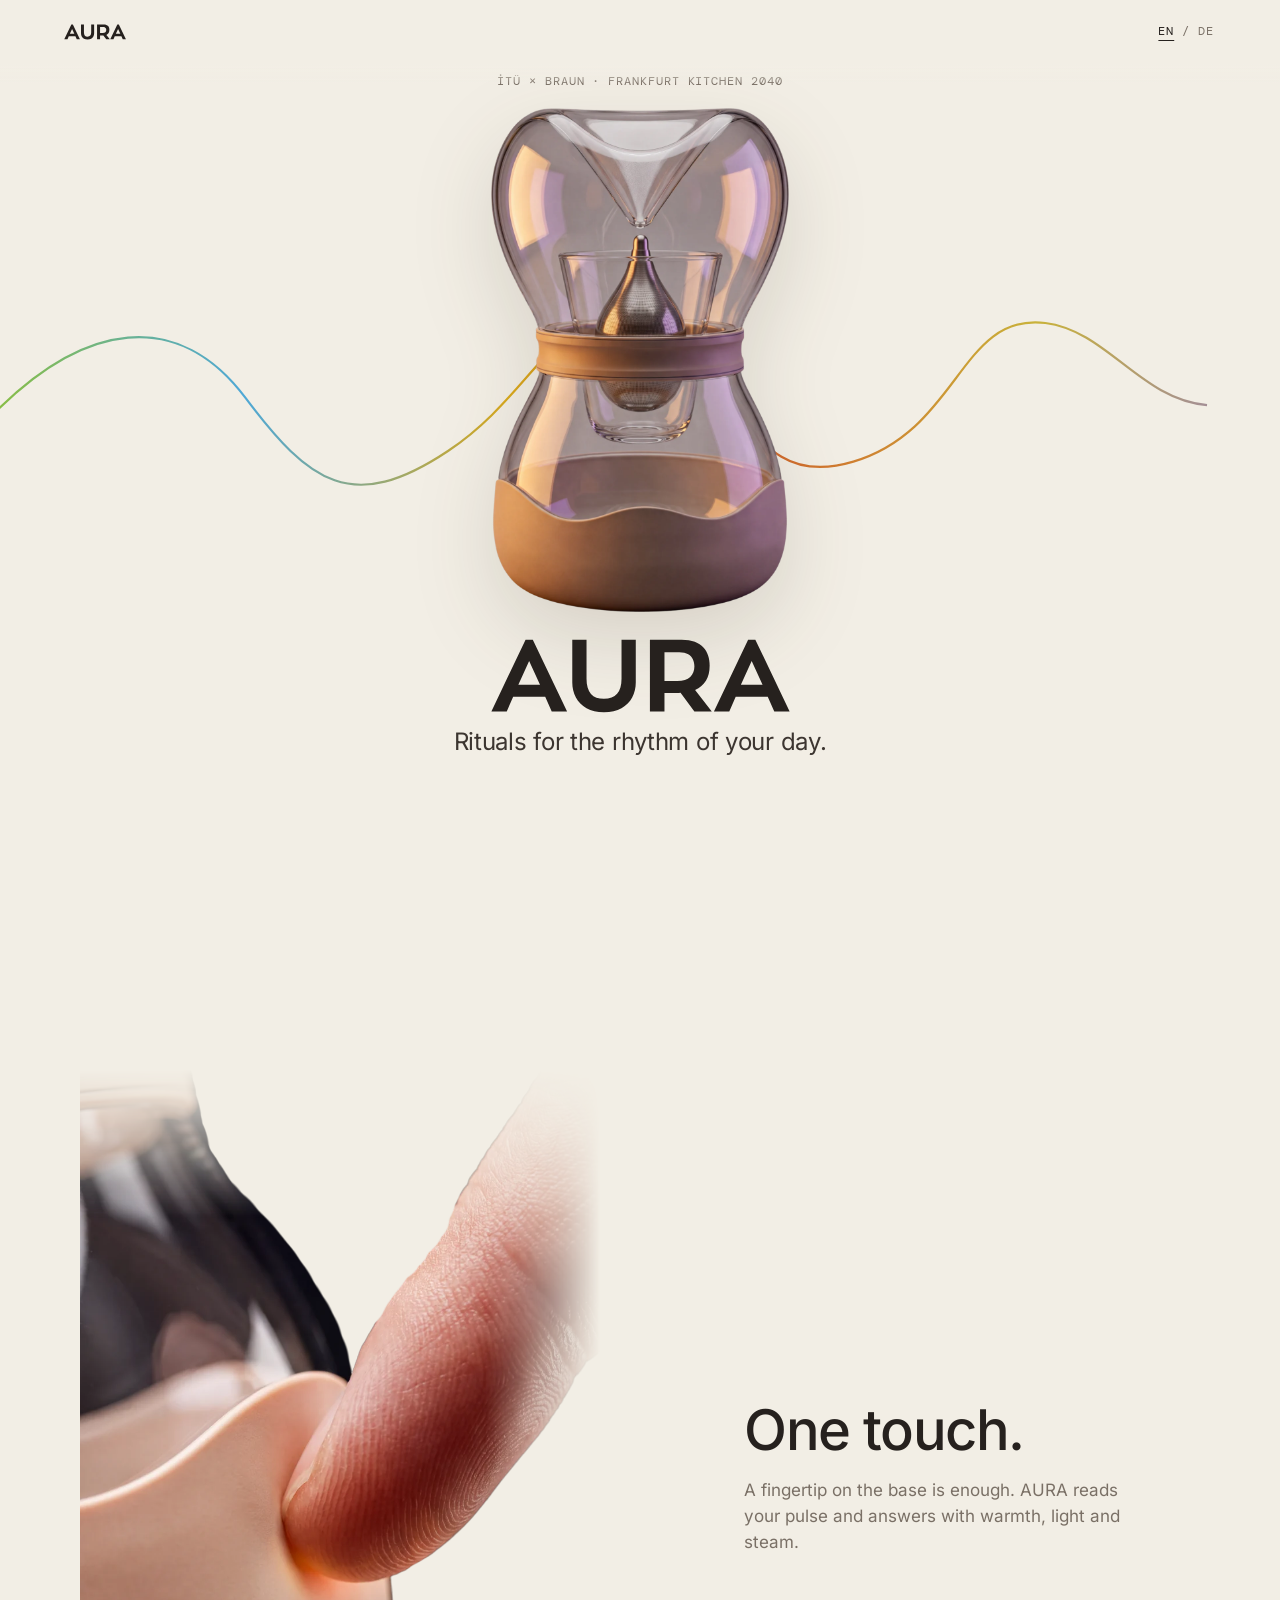
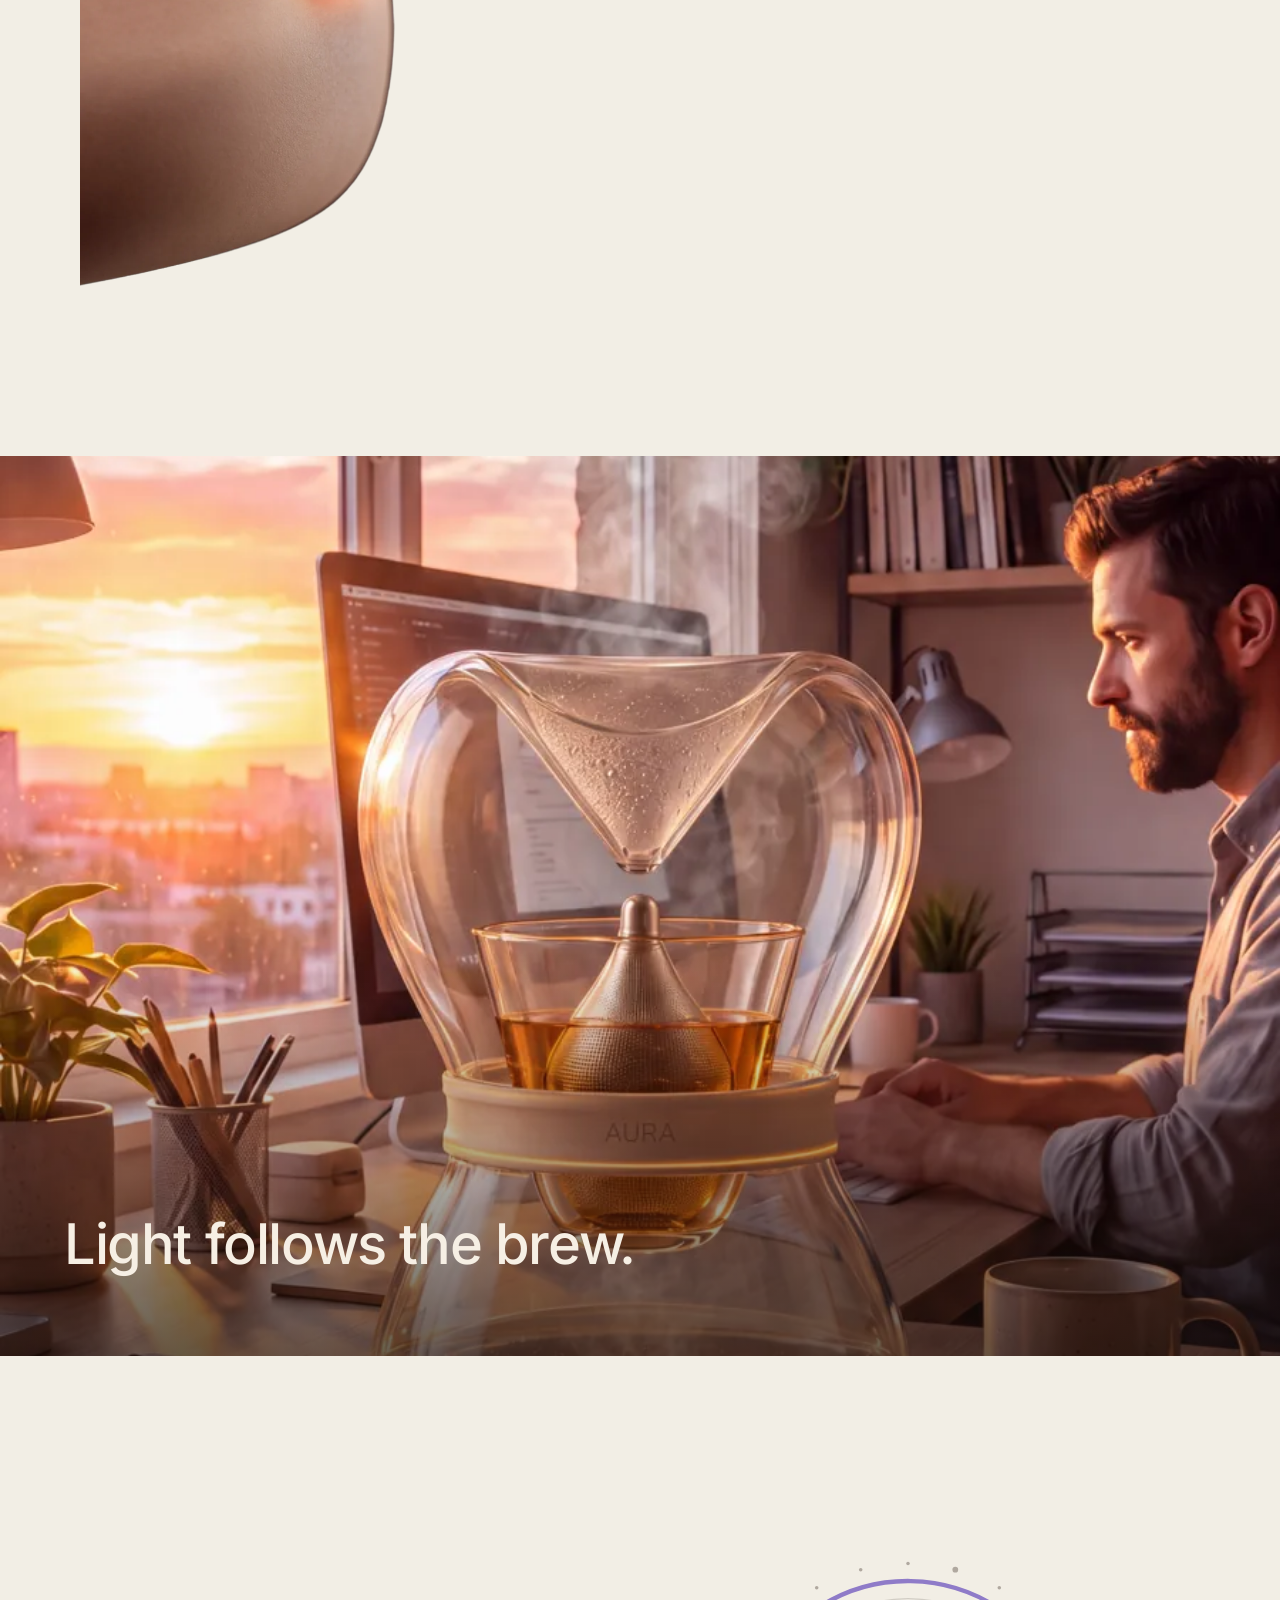
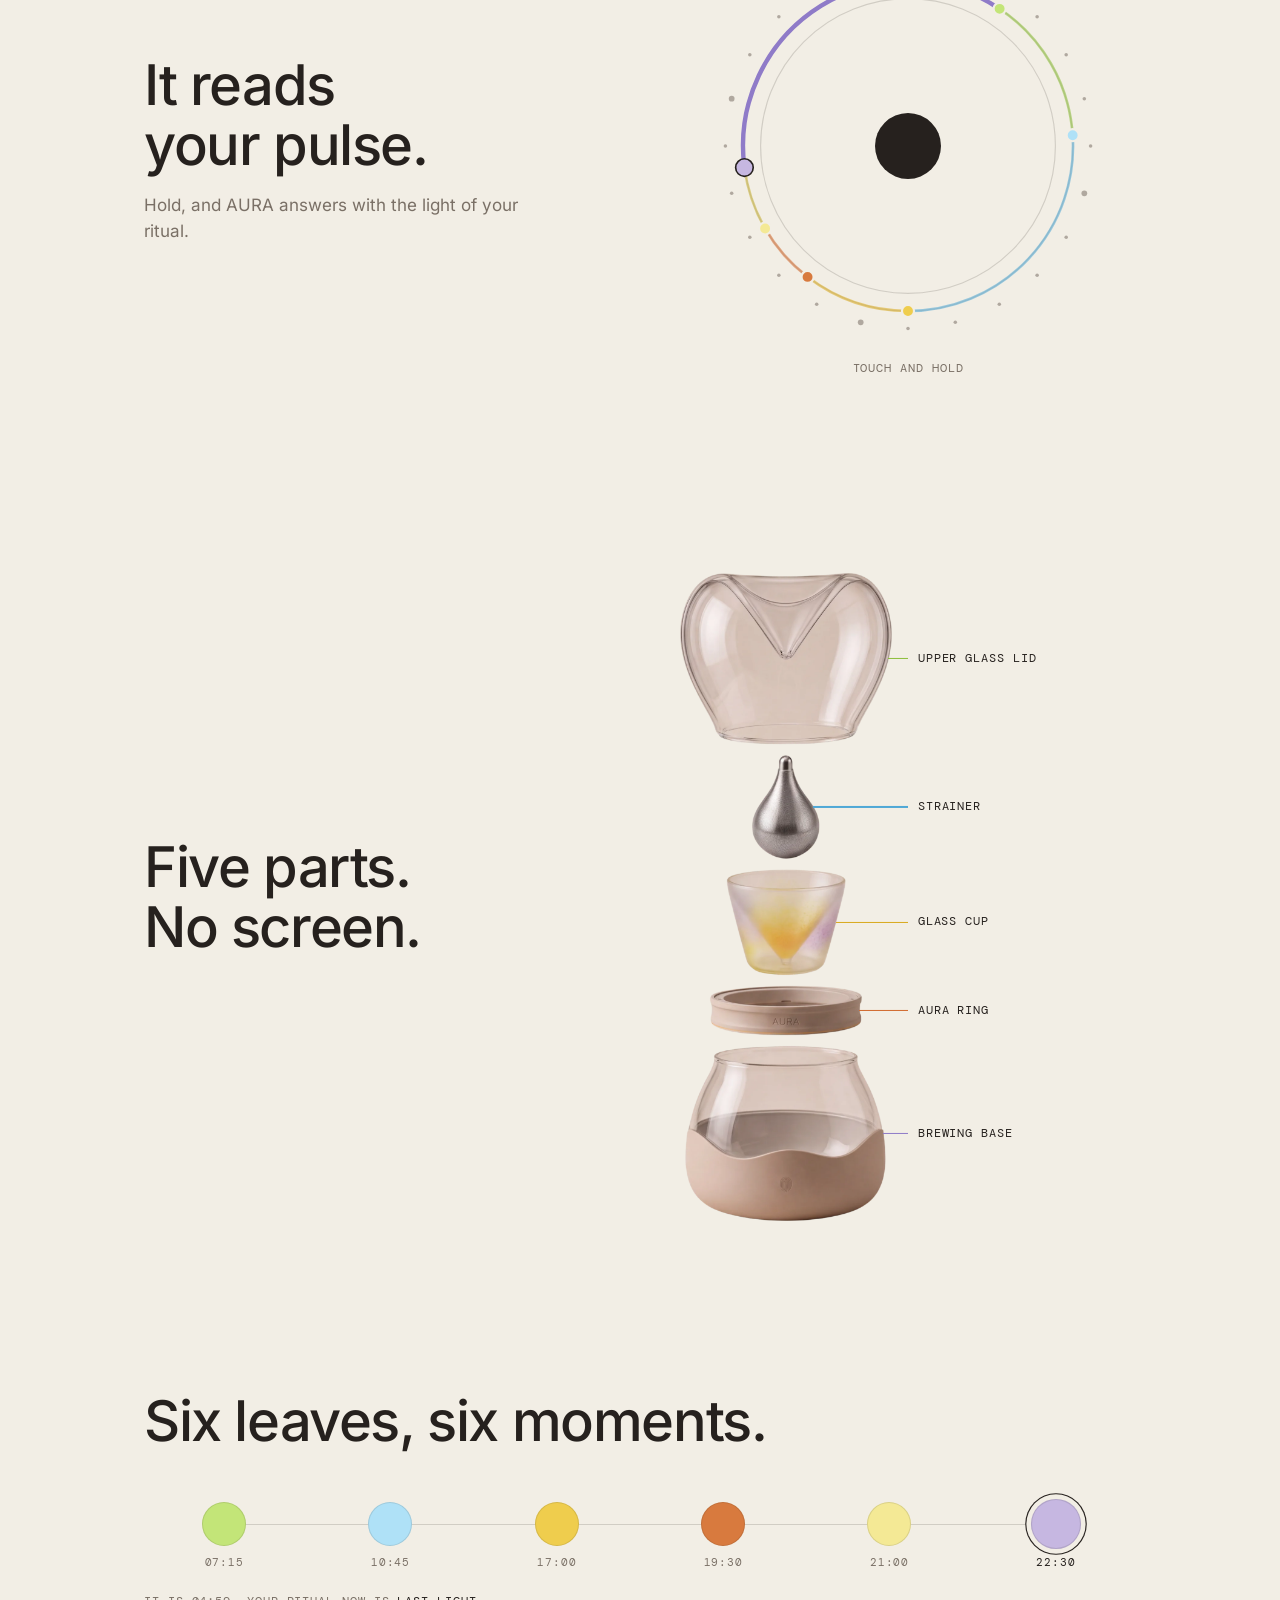
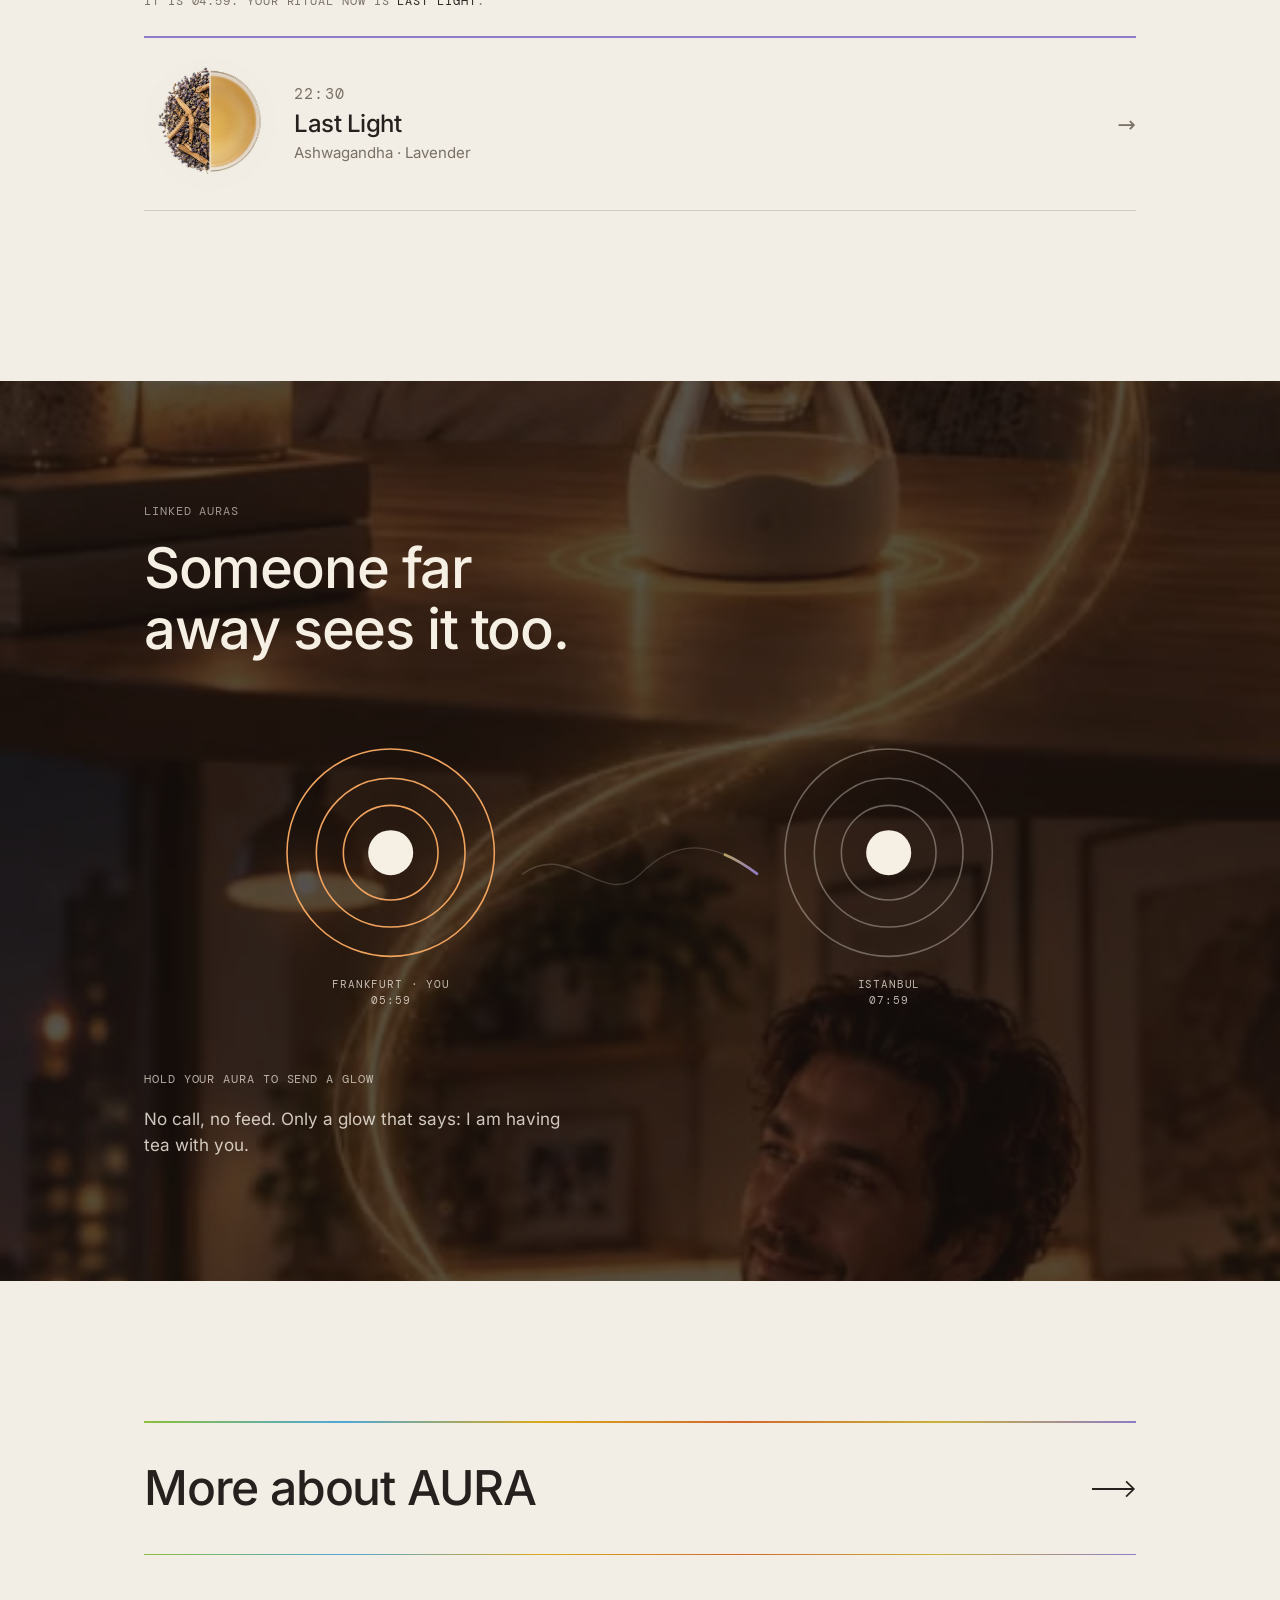
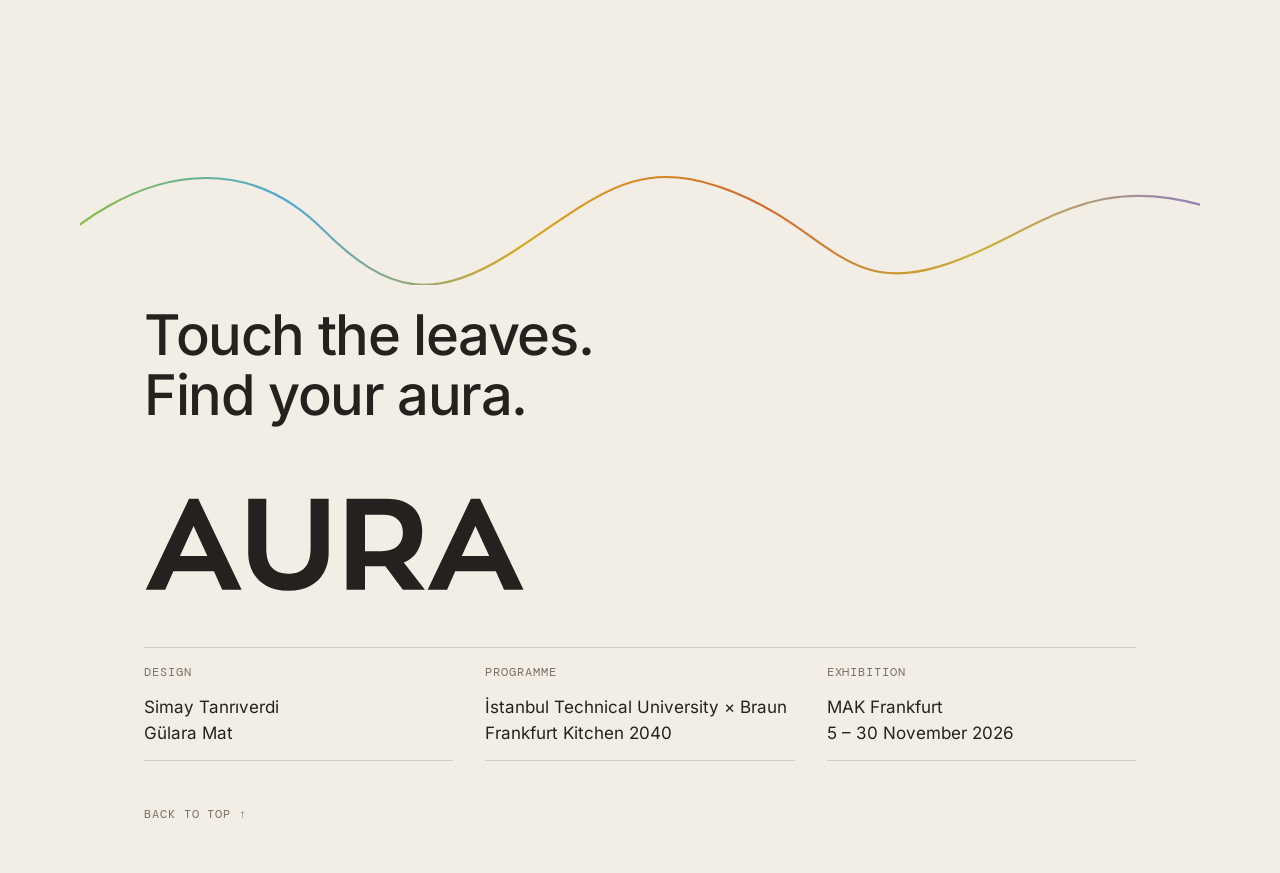
==== commit 75f0070e: "Five parts: name each part beside it in the exploded view Part names sit in one column right of the " ====
--- a/index.html
+++ b/index.html
@@ -75,13 +75,18 @@
   </section>
 
   <section class="panel panel--parts">
-    <img class="reveal" src="img/aura_parts.webp" width="689" height="2100" loading="lazy" alt="AURA taken apart: glass dome, strainer, glass cup, AURA Ring and brewing base.">
-    <div class="panel__text">
-      <h2 class="statement reveal" data-i18n="l.parts">Five parts. No screen.</h2>
-      <ol class="mono partlist reveal">
-        <li data-i18n="part.1">Upper glass lid</li><li data-i18n="part.2">Strainer</li><li data-i18n="part.3">Glass cup</li><li data-i18n="part.4">AURA Ring</li><li data-i18n="part.5">Brewing base</li>
+    <h2 class="statement reveal" data-i18n="l.parts">Five parts. No screen.</h2>
+    <!-- --x: right edge of each part at its middle row, --y: that row, both measured on aura_parts.webp (700 × 2142) -->
+    <figure class="partsfig reveal">
+      <img src="img/aura_parts.webp" width="700" height="2142" loading="lazy" alt="AURA taken apart: glass dome, strainer, glass cup, AURA Ring and brewing base.">
+      <ol class="mono partlabels">
+        <li style="--x:.983;--y:13.2%;--pc:#8DBF3A" data-i18n="part.1">Upper glass lid</li>
+        <li style="--x:.63;--y:36.1%;--pc:#4FA8D6" data-i18n="part.2">Strainer</li>
+        <li style="--x:.736;--y:53.9%;--pc:#D9A91C" data-i18n="part.3">Glass cup</li>
+        <li style="--x:.847;--y:67.5%;--pc:#D2692C" data-i18n="part.4">AURA Ring</li>
+        <li style="--x:.96;--y:86.5%;--pc:#8F7BC8" data-i18n="part.5">Brewing base</li>
       </ol>
-    </div>
+    </figure>
   </section>
 
 
--- a/style.css
+++ b/style.css
@@ -269,11 +269,14 @@
 .panel{max-width:var(--max);margin:0 auto;padding:clamp(96px,18vw,170px) var(--pad) 0;display:grid;gap:36px;align-items:center}
 .statement{font-size:clamp(29px,7.6vw,56px);line-height:1.08;letter-spacing:-.025em;font-weight:500;text-wrap:balance}
 .quiet{color:var(--mute);font-size:17px;margin-top:16px;max-width:24em}
-.panel--parts img{height:min(78svh,760px);width:auto;margin:0 auto}
-.partlist{list-style:none;margin-top:22px;color:var(--mute);display:grid;gap:10px}
-.partlist li{display:flex;align-items:center;gap:12px}
-.partlist li::before{content:"";width:22px;height:2px;background:var(--pc)}
-.partlist li:nth-child(1){--pc:#8DBF3A}.partlist li:nth-child(2){--pc:#4FA8D6}.partlist li:nth-child(3){--pc:#D9A91C}.partlist li:nth-child(4){--pc:#D2692C}.partlist li:nth-child(5){--pc:#8F7BC8}
+/* exploded view: names sit in one column right of the render, each tied to its part by a leader in the part's colour */
+.panel--parts{--ph:min(72svh,720px);--pw:calc(var(--ph) * 700 / 2142)}
+.partsfig{position:relative;height:var(--ph);margin:0}
+.partsfig img{height:100%;width:auto;margin:0}
+.partlabels{list-style:none;position:absolute;inset:0;color:var(--ink)}
+.partlabels li{position:absolute;top:var(--y);left:calc(var(--pw) * var(--x));right:0;transform:translateY(-50%);
+  display:grid;grid-template-columns:calc(var(--pw) * (1 - var(--x)) + 16px) 1fr;gap:10px;align-items:center}
+.partlabels li::before{content:"";height:1.5px;background:var(--pc)}
 /* the render is cropped at the fingertip's right edge, so it sits flush with the viewport's right edge and bleeds off the left */
 .panel--touch{padding-left:0;padding-right:0;overflow:hidden}
 .touch{width:112vw;max-width:none;margin-left:-12vw;-webkit-mask-image:linear-gradient(to bottom,transparent 0,#000 18%);mask-image:linear-gradient(to bottom,transparent 0,#000 18%)}
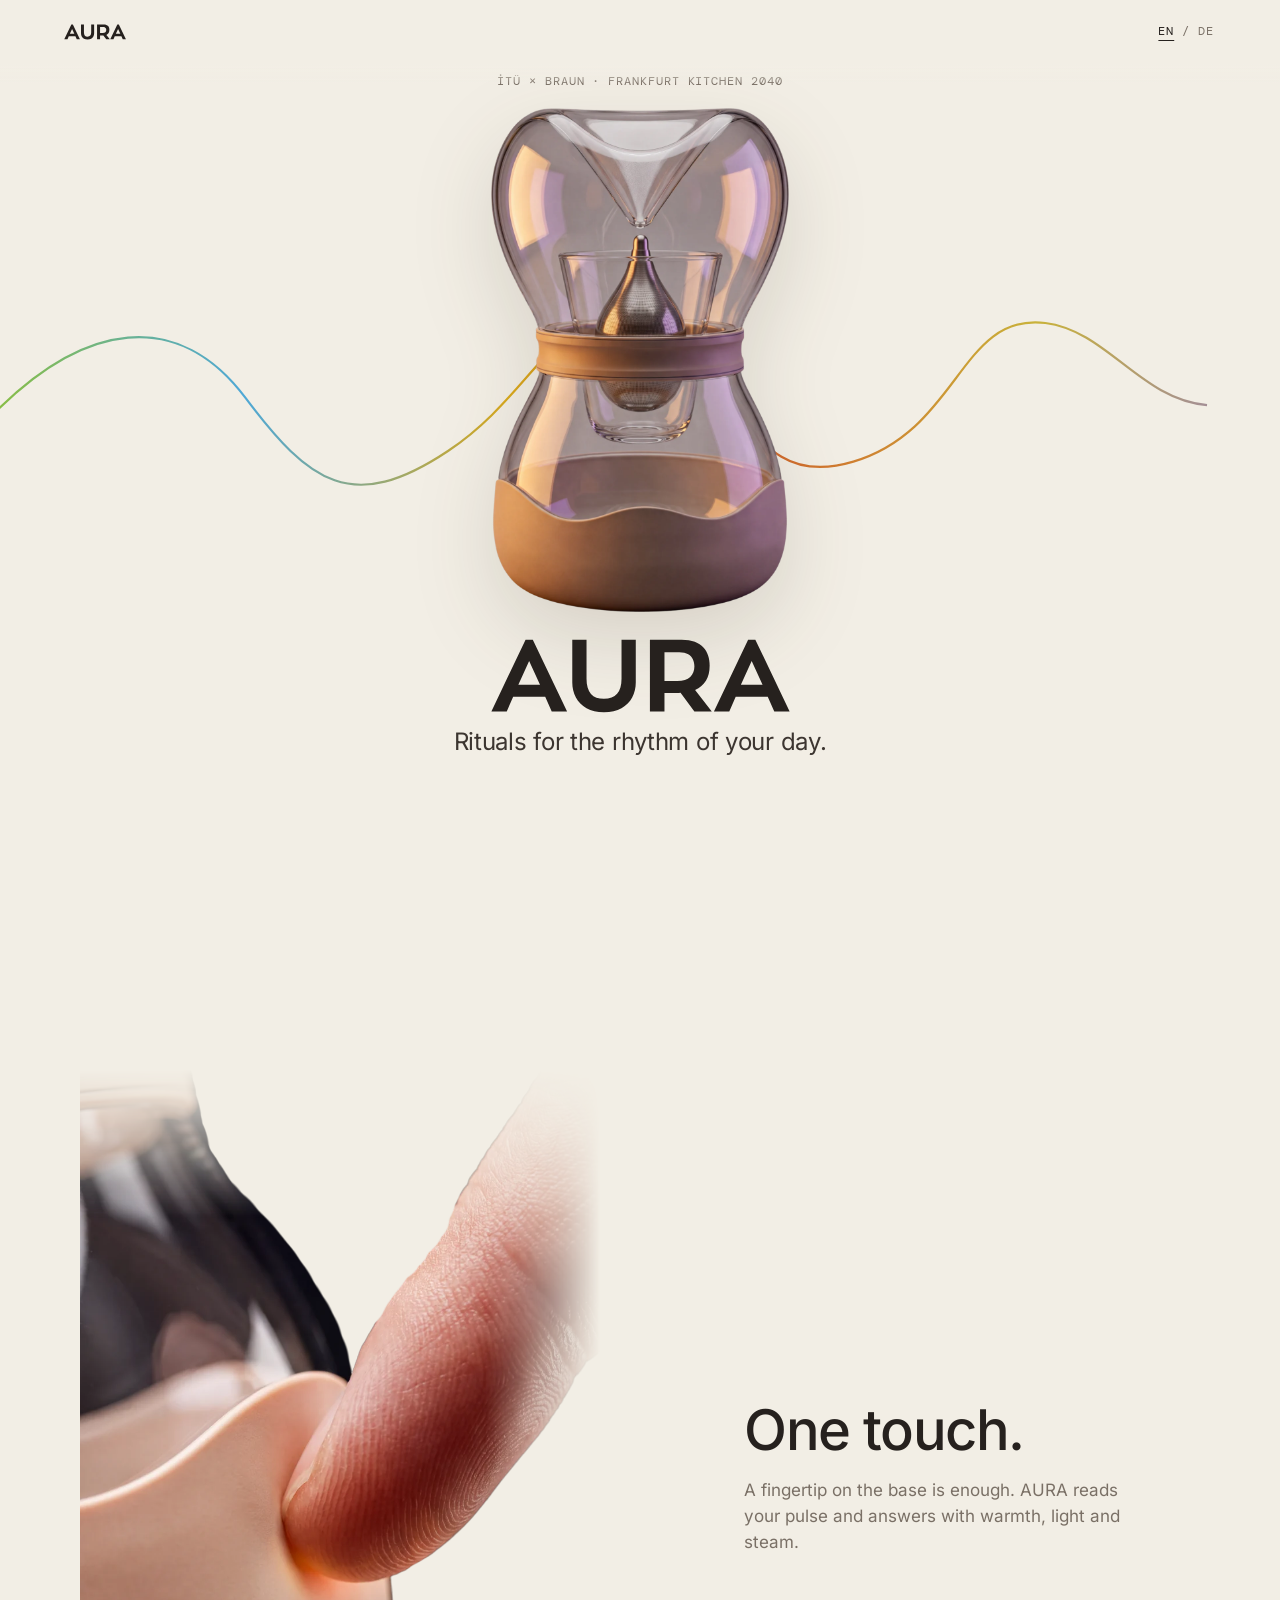
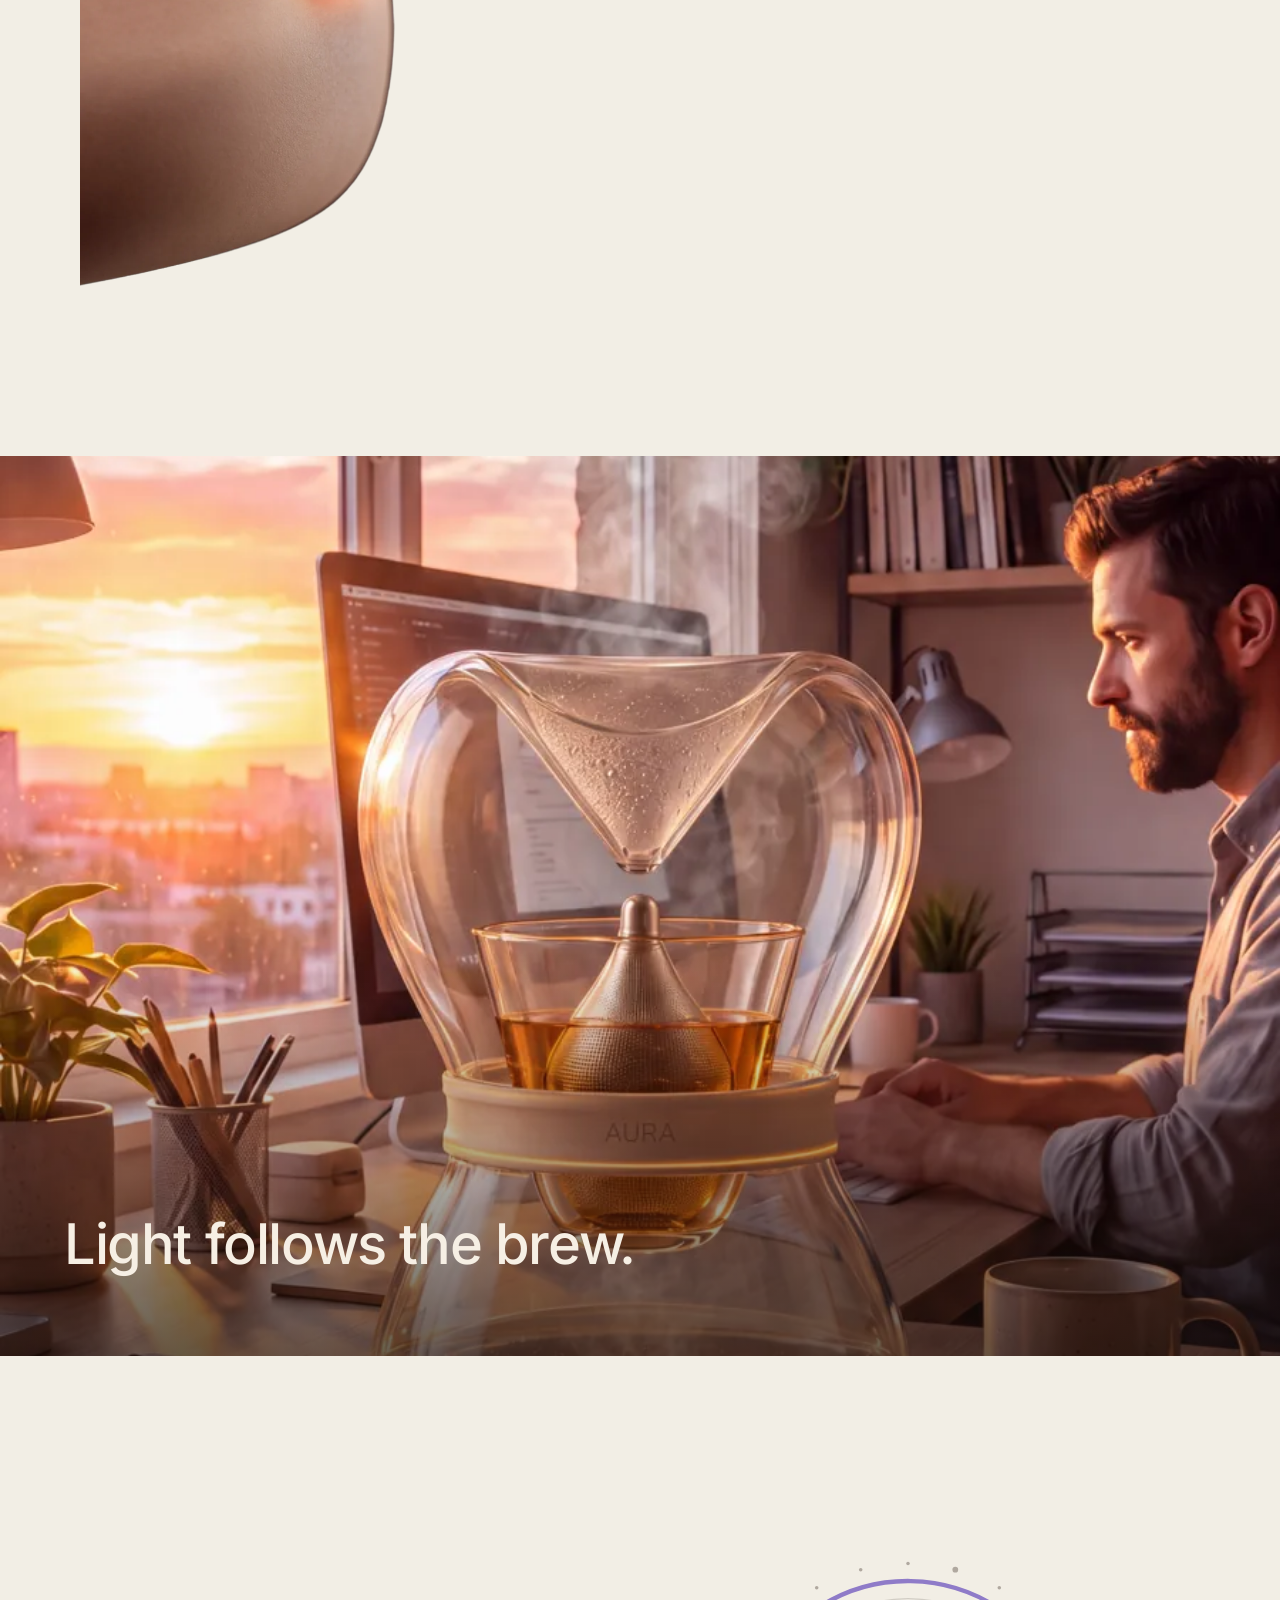
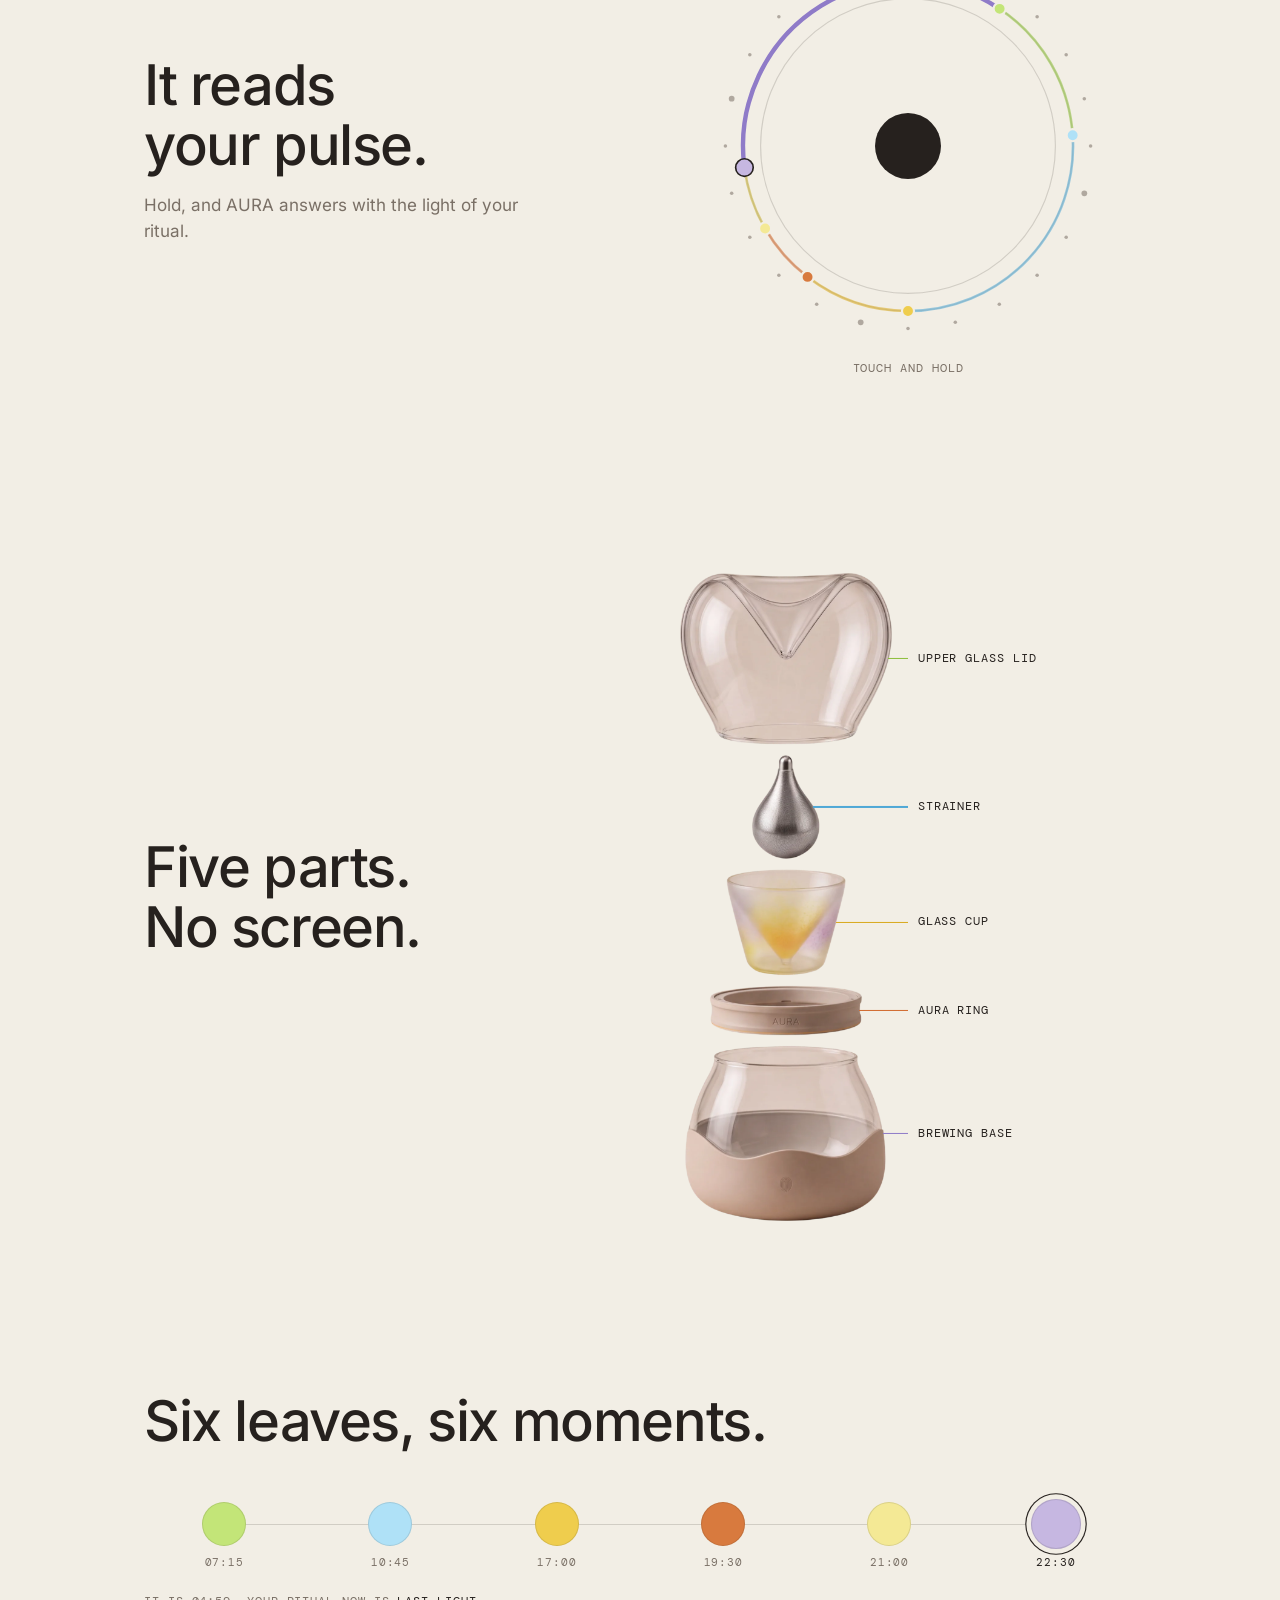
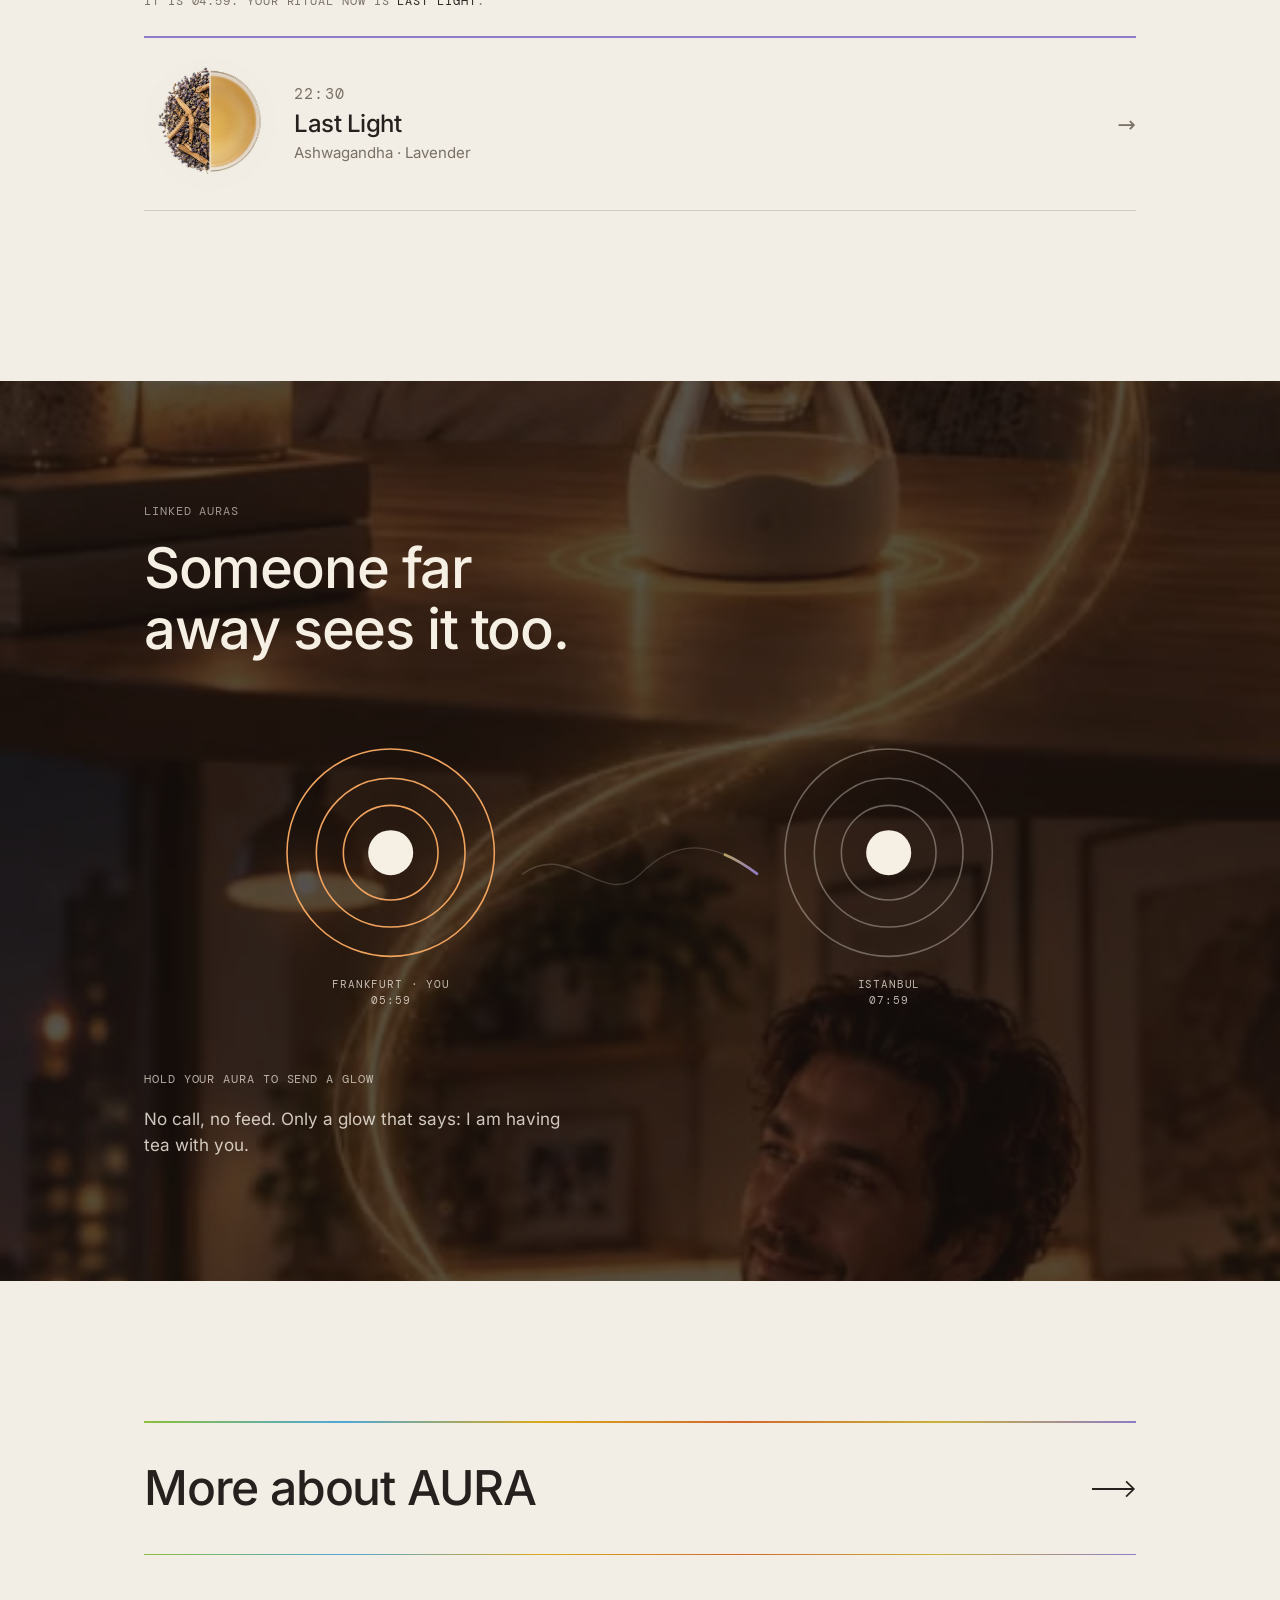
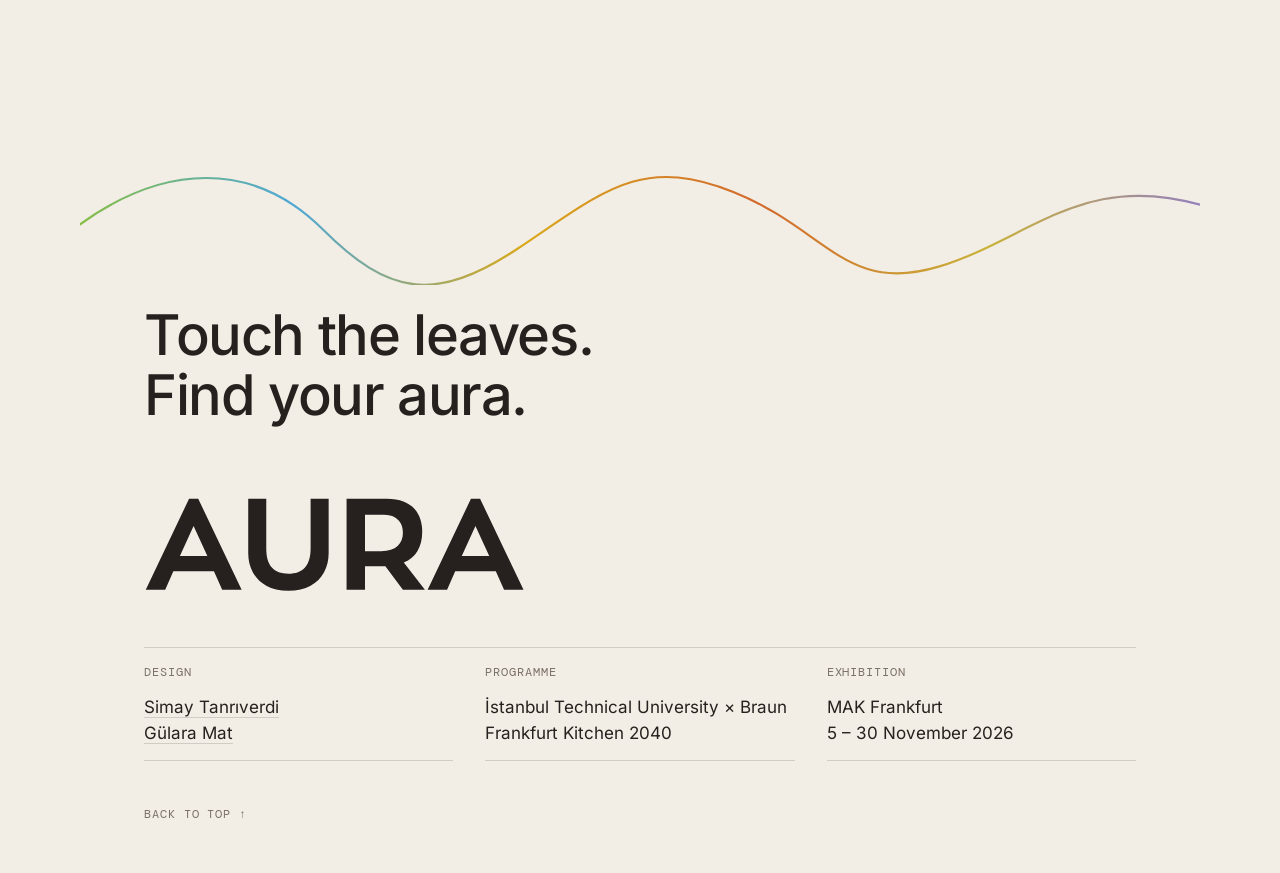
==== commit 76bf02c8: "Footer: link designer names to their LinkedIn profiles Co-Authored-By: Claude Opus 5.5 <noreply@anth" ====
--- a/index.html
+++ b/index.html
@@ -135,7 +135,7 @@
   <p class="end__line" data-i18n="end.line">Touch the leaves.<br>Find your aura.</p>
   <svg class="end__mark" role="img" aria-label="AURA"><use href="#wordmark"/></svg>
   <dl class="credits">
-    <div><dt class="mono" data-i18n="c.design">Design</dt><dd>Simay Tanrıverdi<br>Gülara Mat</dd></div>
+    <div><dt class="mono" data-i18n="c.design">Design</dt><dd><a class="person" href="https://www.linkedin.com/in/simay-tanr%C4%B1verdi/" target="_blank" rel="noopener">Simay Tanrıverdi</a><br><a class="person" href="https://www.linkedin.com/in/gularamat/" target="_blank" rel="noopener">Gülara Mat</a></dd></div>
     <div><dt class="mono" data-i18n="c.programme">Programme</dt><dd data-i18n="c.programme.v">İstanbul Technical University × Braun<br>Frankfurt Kitchen 2040</dd></div>
     <div><dt class="mono" data-i18n="c.exhibition">Exhibition</dt><dd data-i18n="c.exhibition.v">MAK Frankfurt<br>5 – 30 November 2026</dd></div>
   </dl>
--- a/style.css
+++ b/style.css
@@ -385,3 +385,7 @@
 .linked-photo{margin-top:40px}
 .linked-photo img{width:100%;aspect-ratio:1;object-fit:cover}
 .linked-photo figcaption{margin-top:12px}
+
+/* designer names link to their LinkedIn profiles */
+.person{text-decoration:underline;text-decoration-color:var(--line);text-underline-offset:4px;text-decoration-thickness:1px;transition:text-decoration-color .3s}
+.person:hover,.person:focus-visible{text-decoration-color:var(--ink)}
